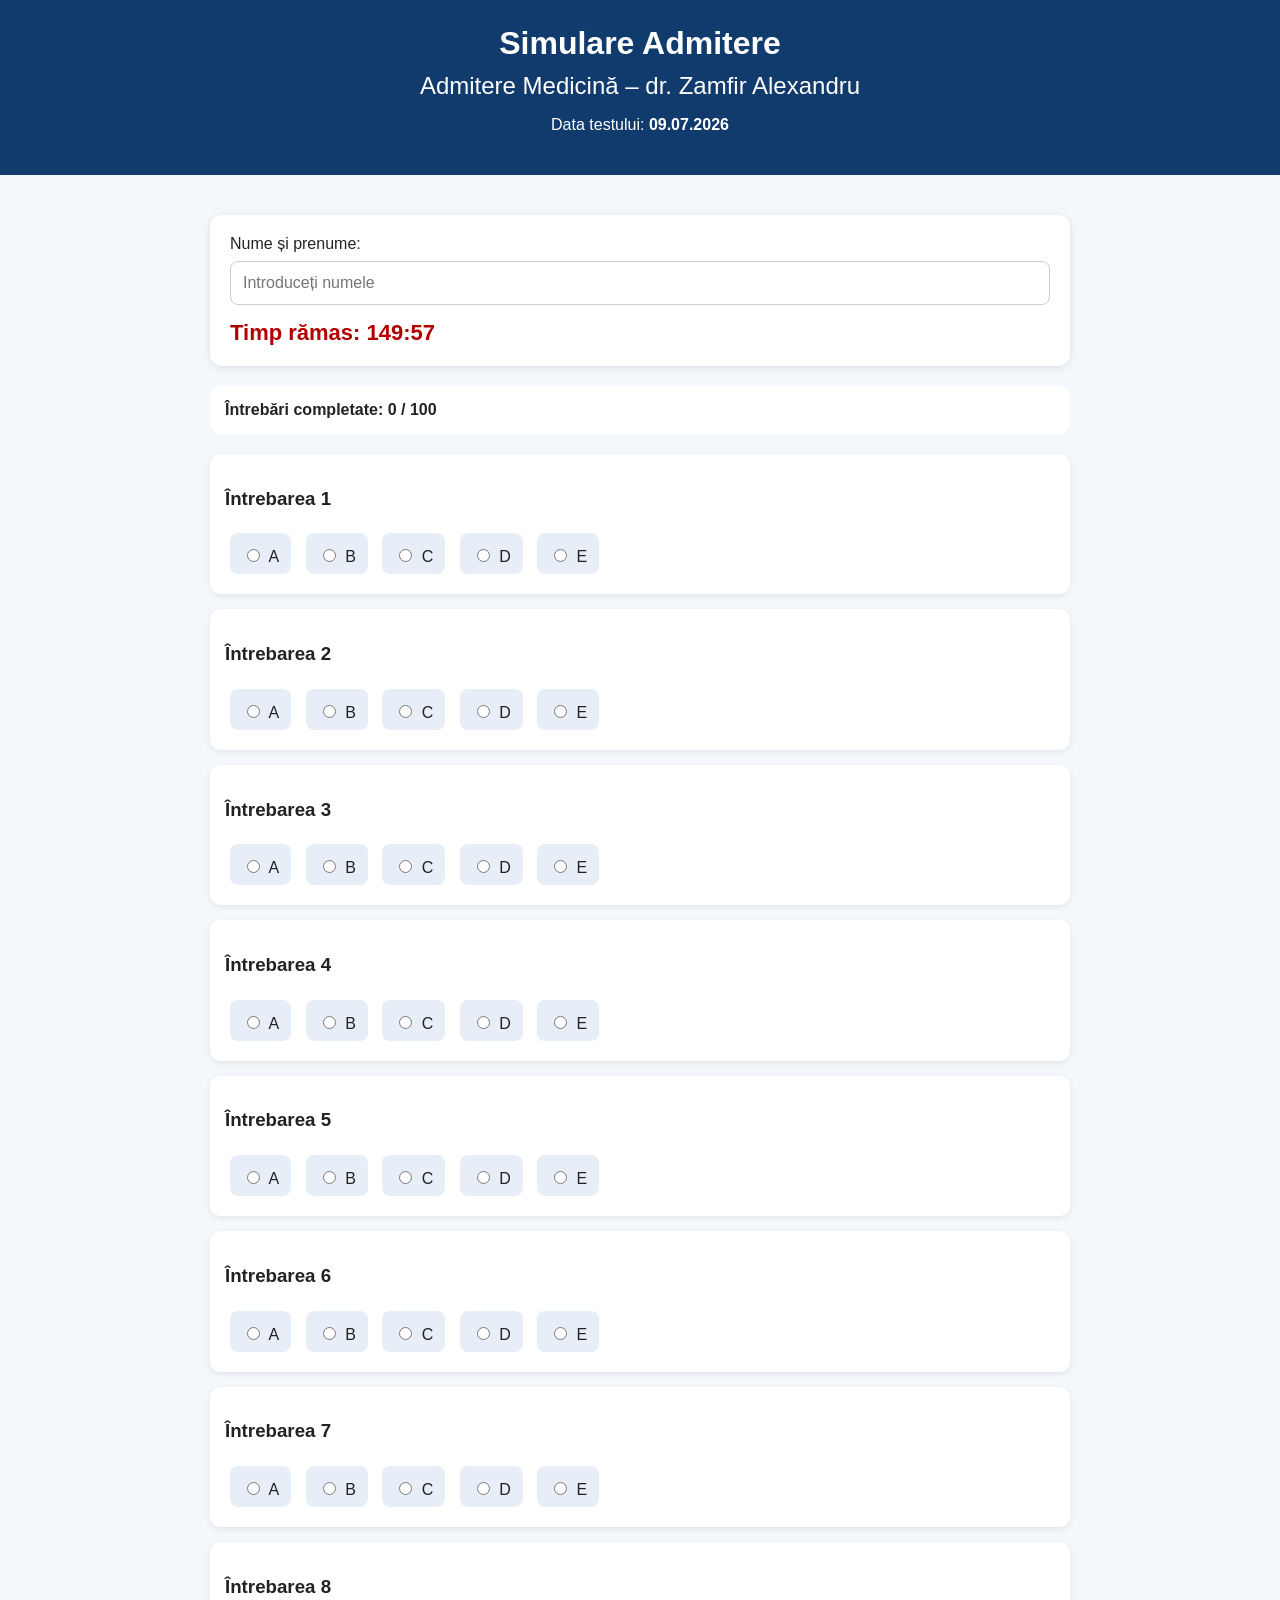
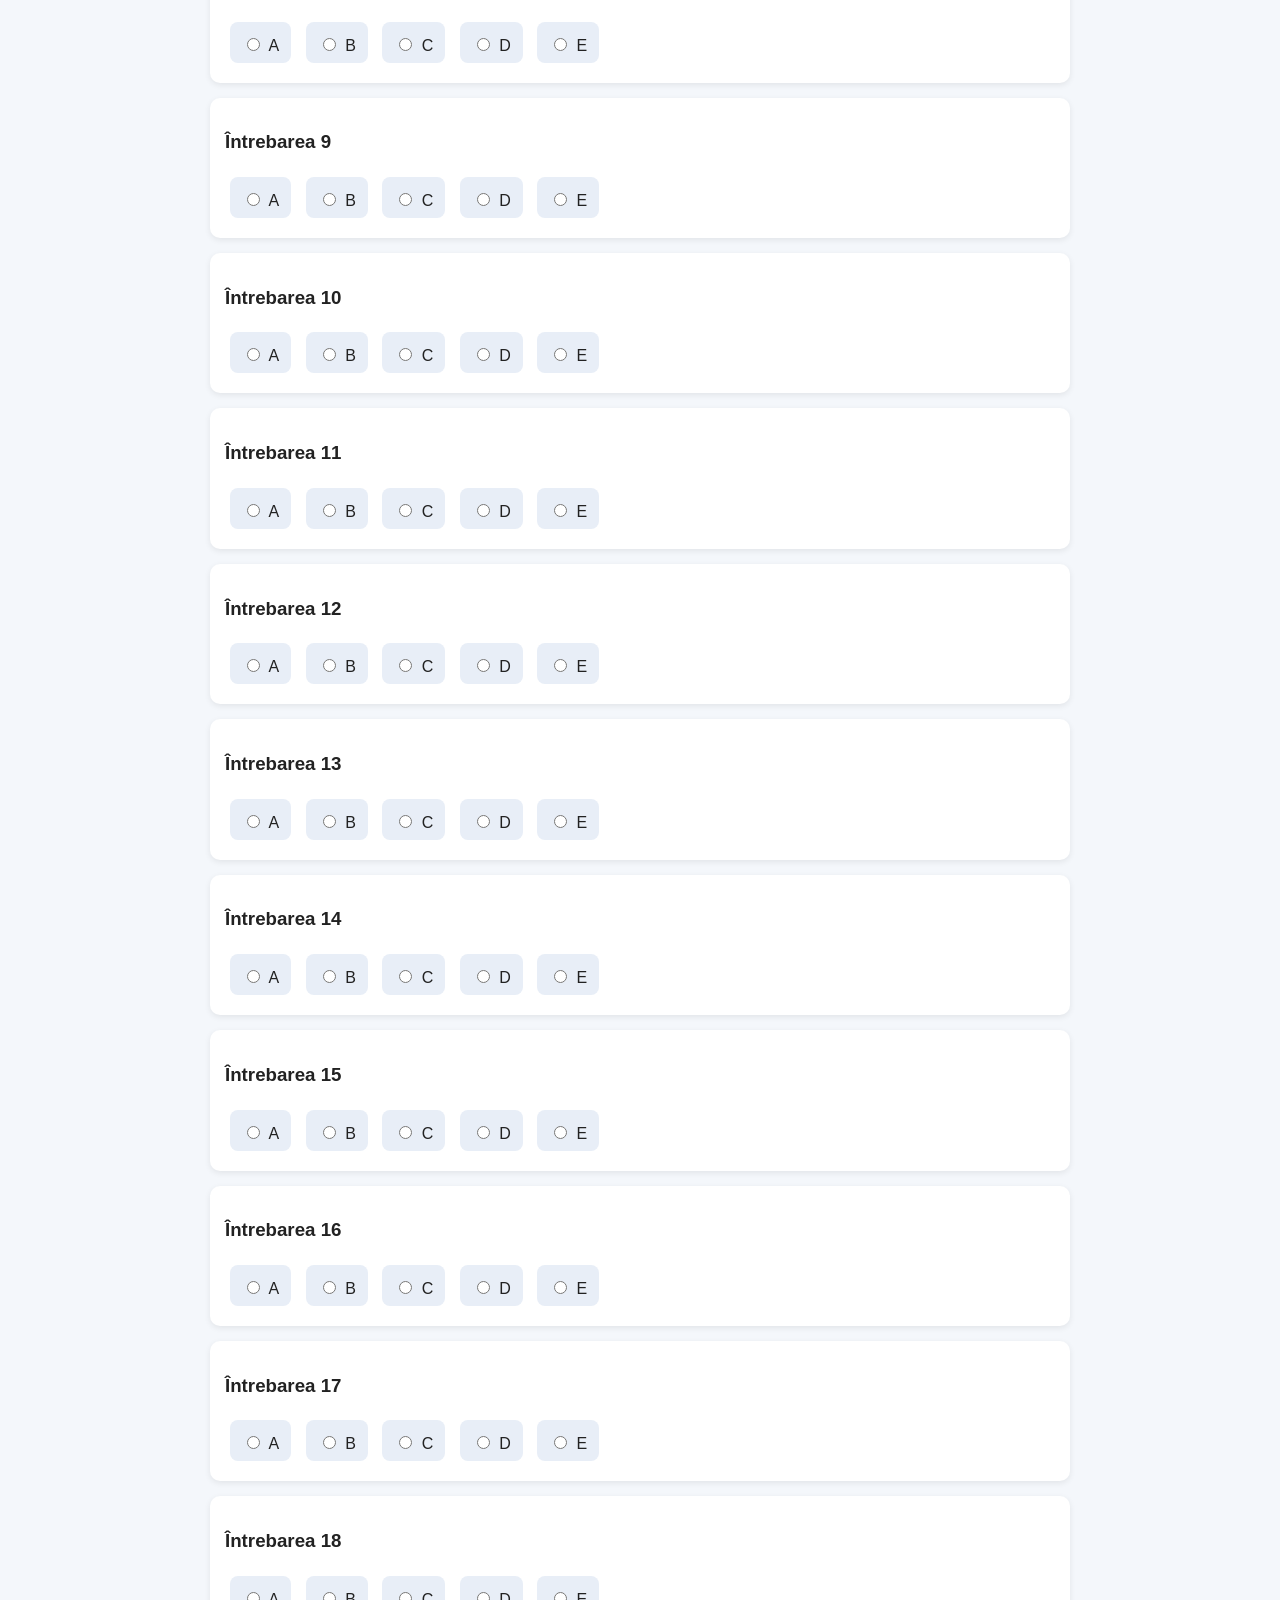
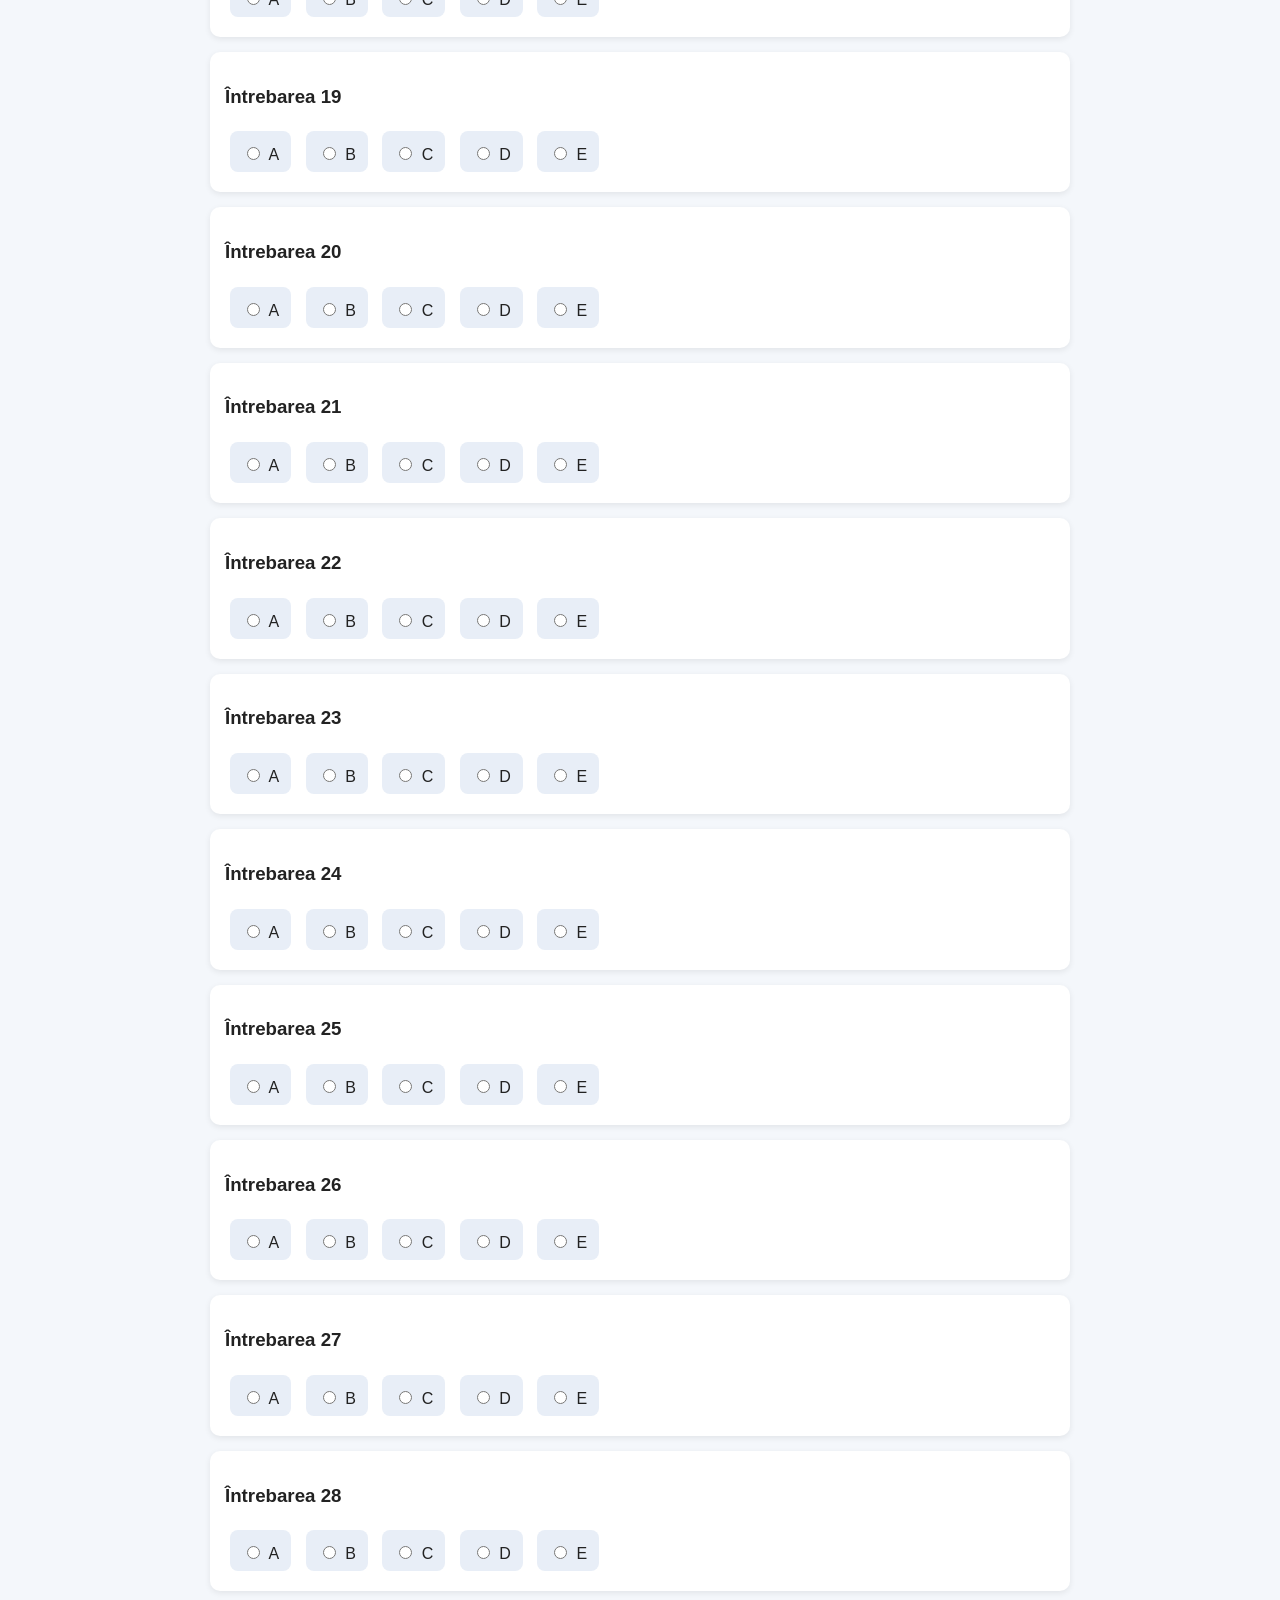
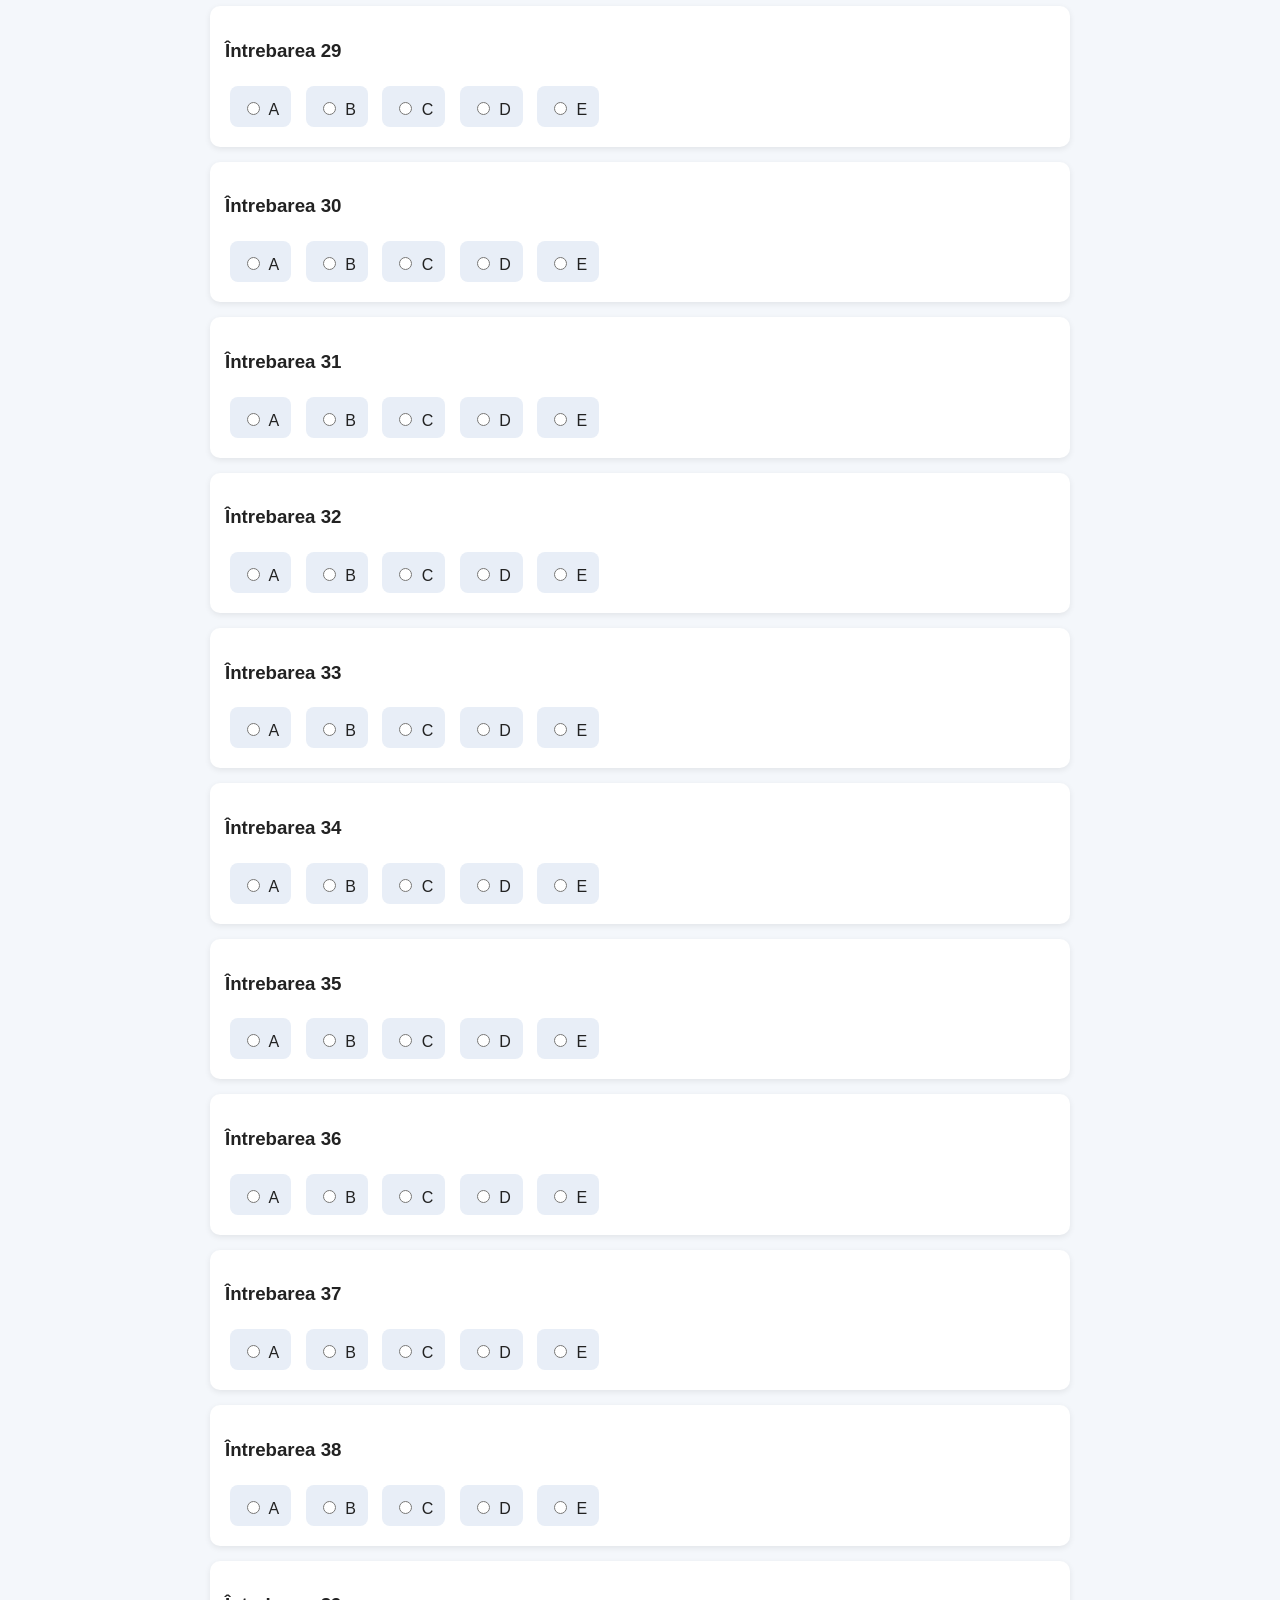
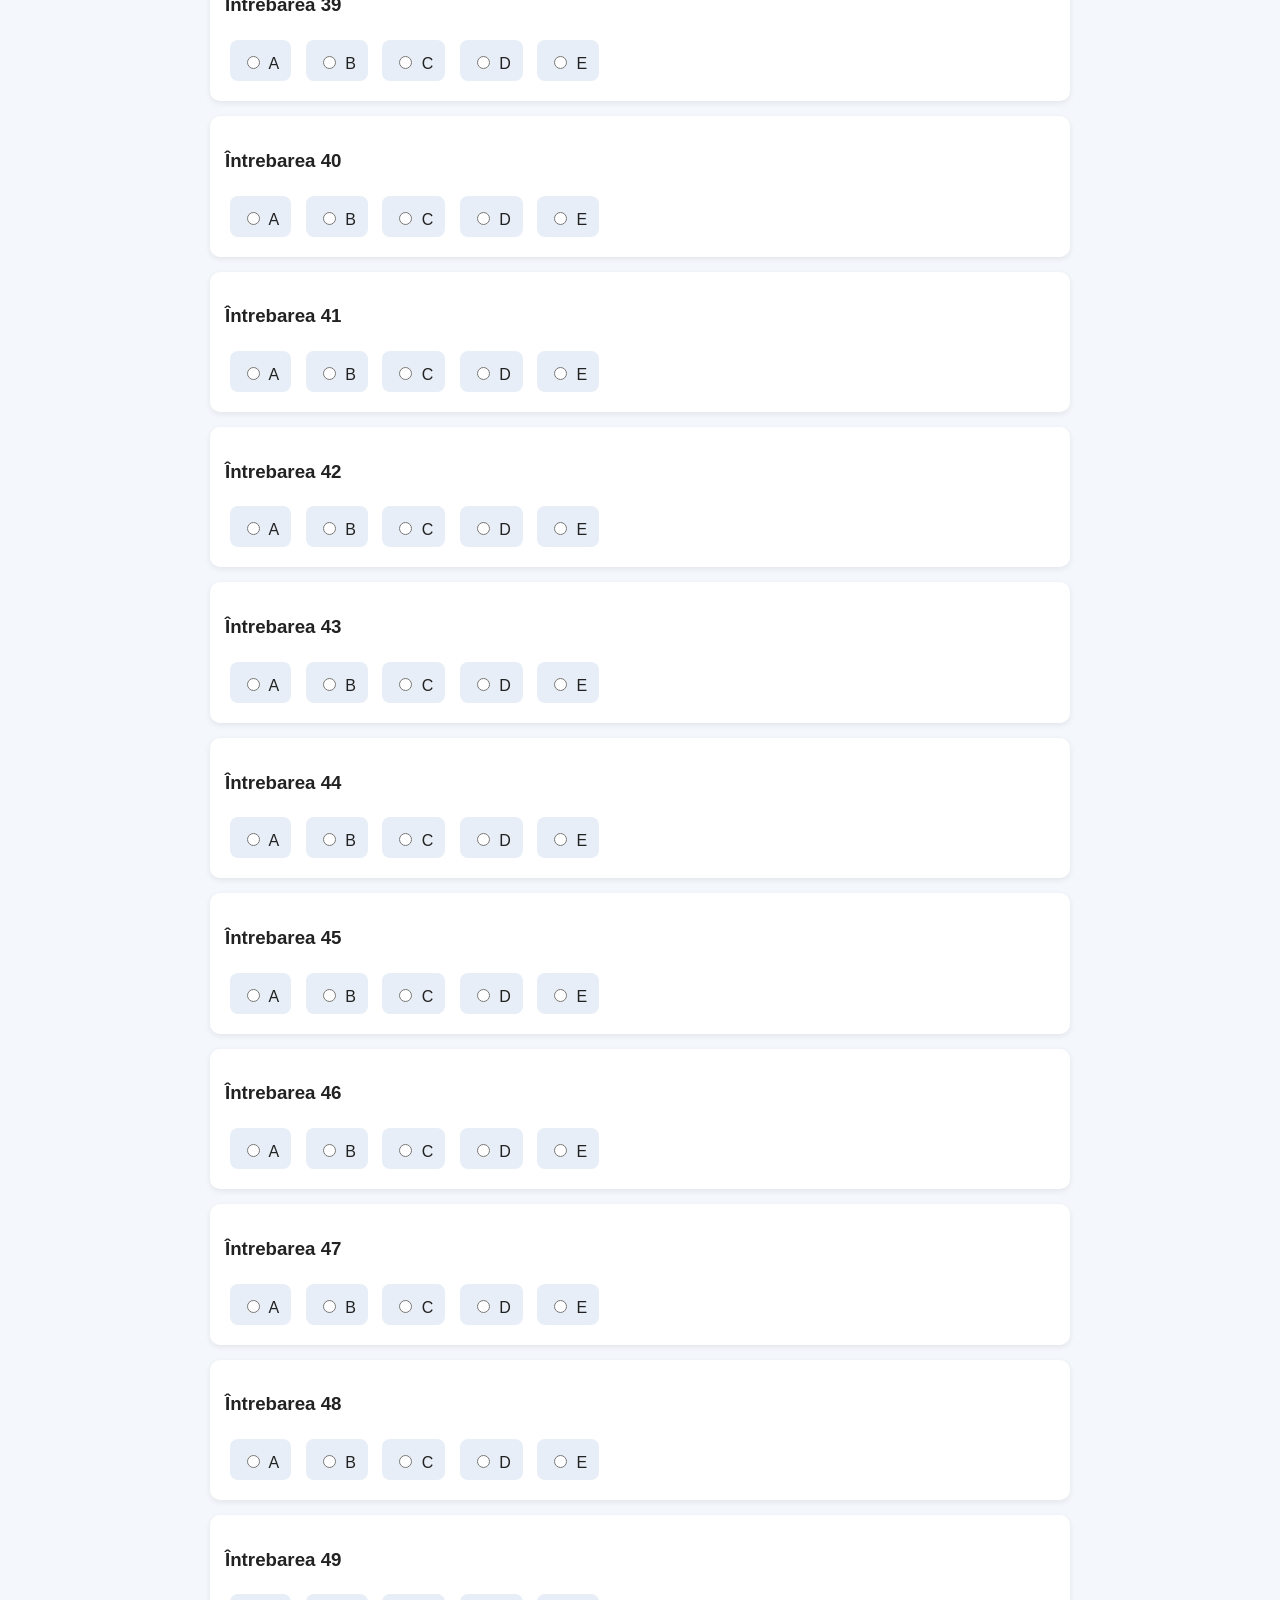
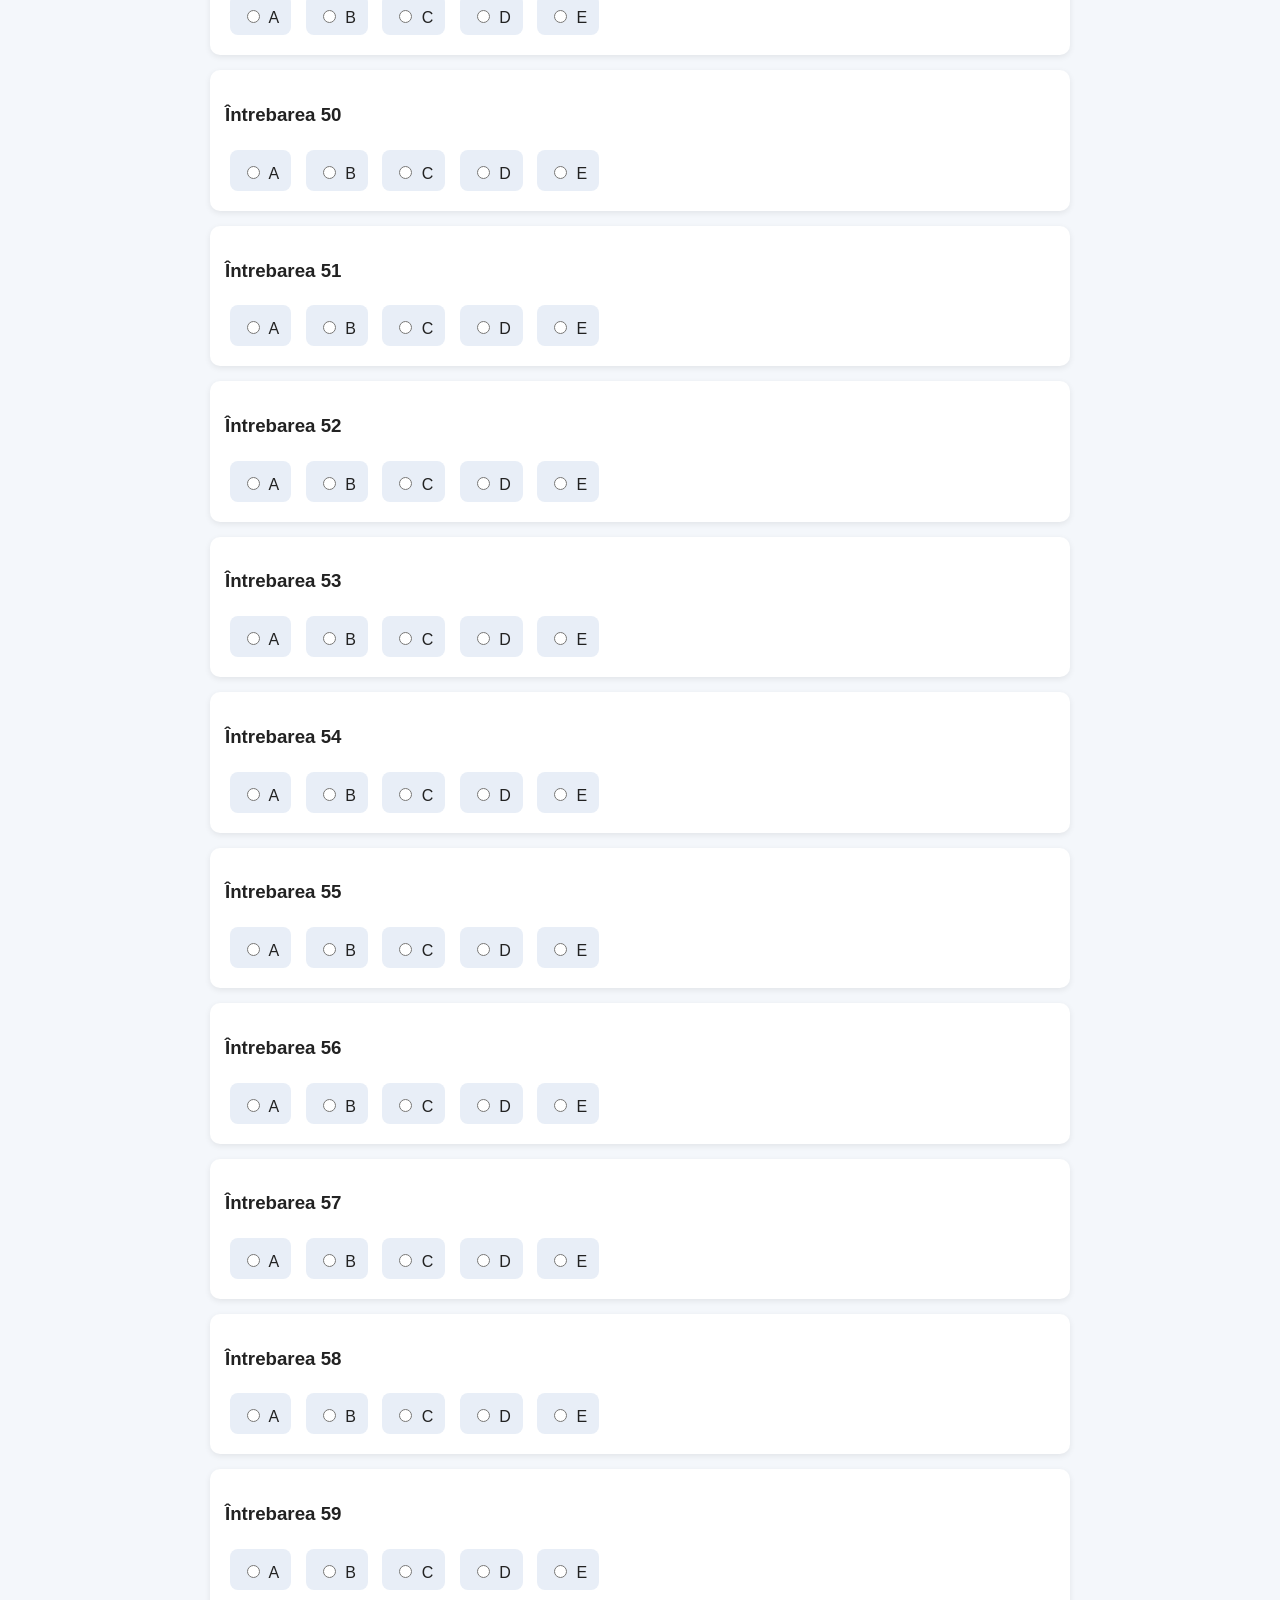
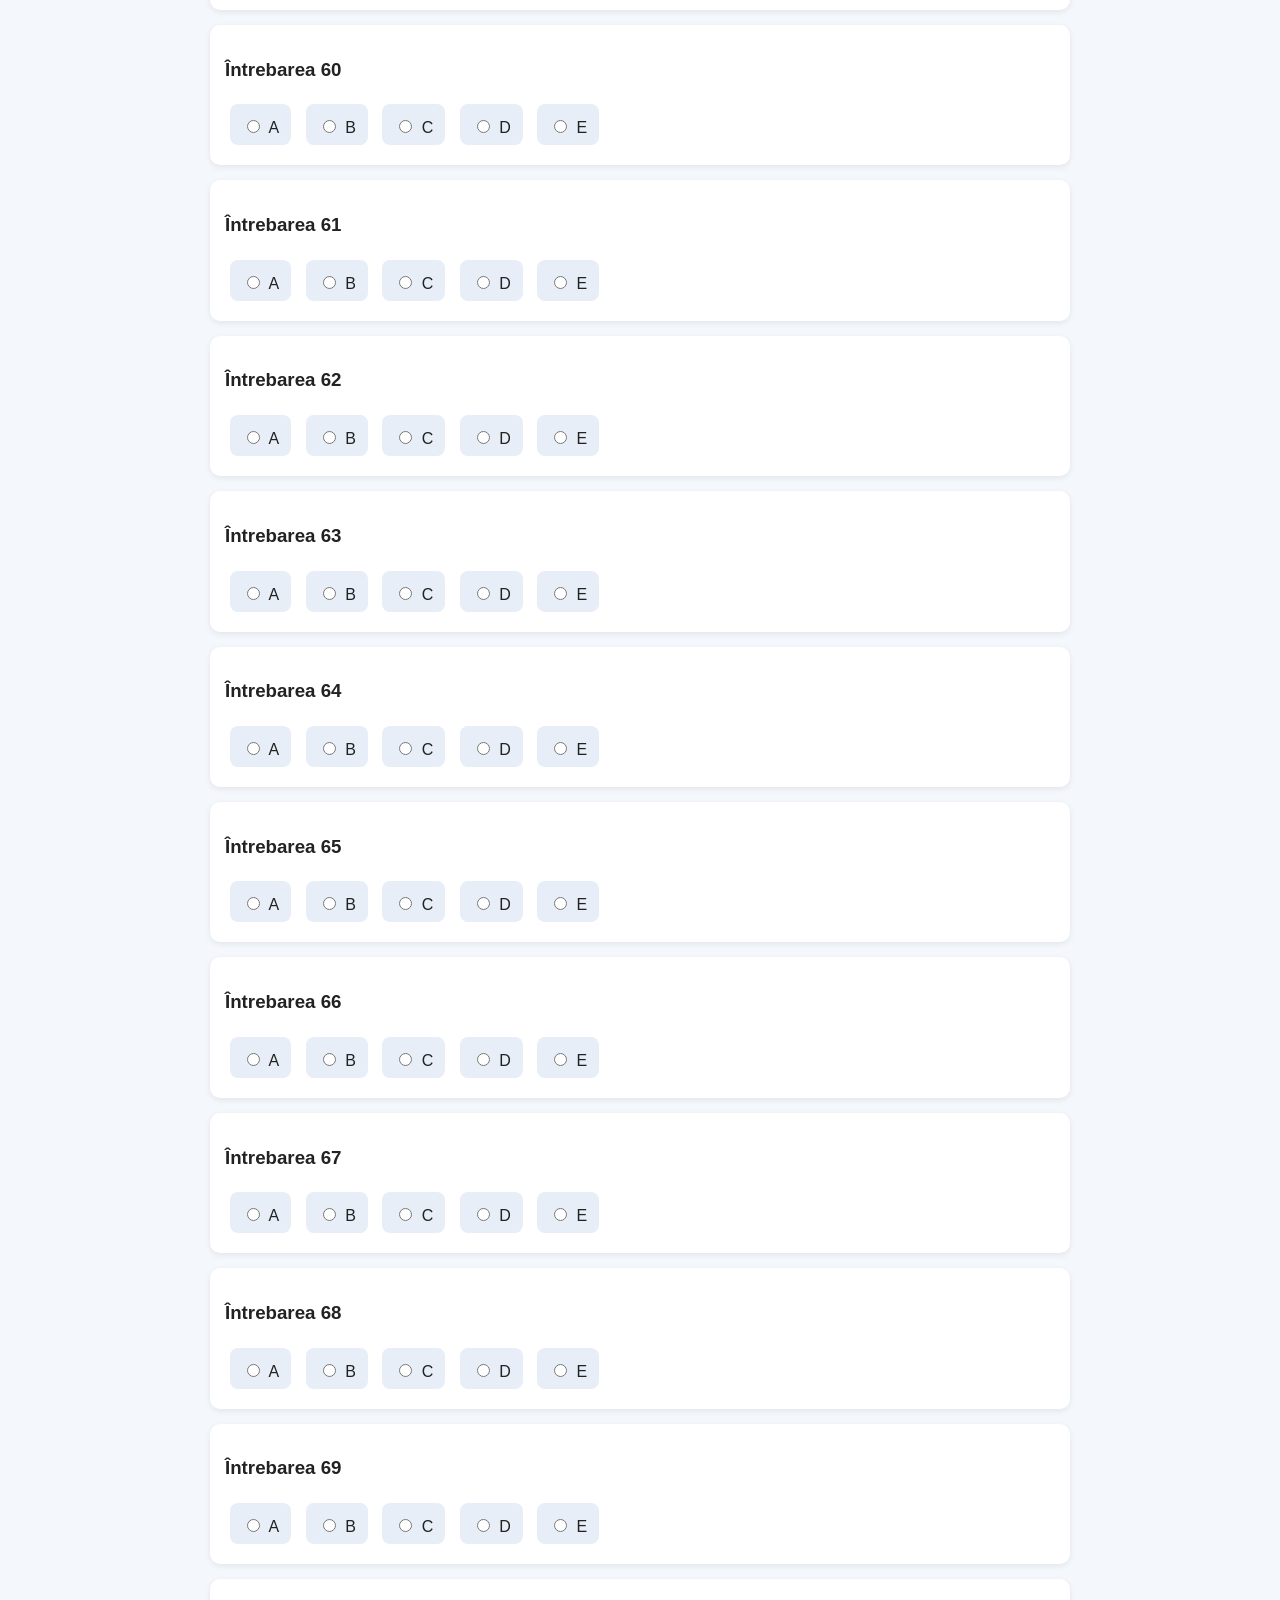
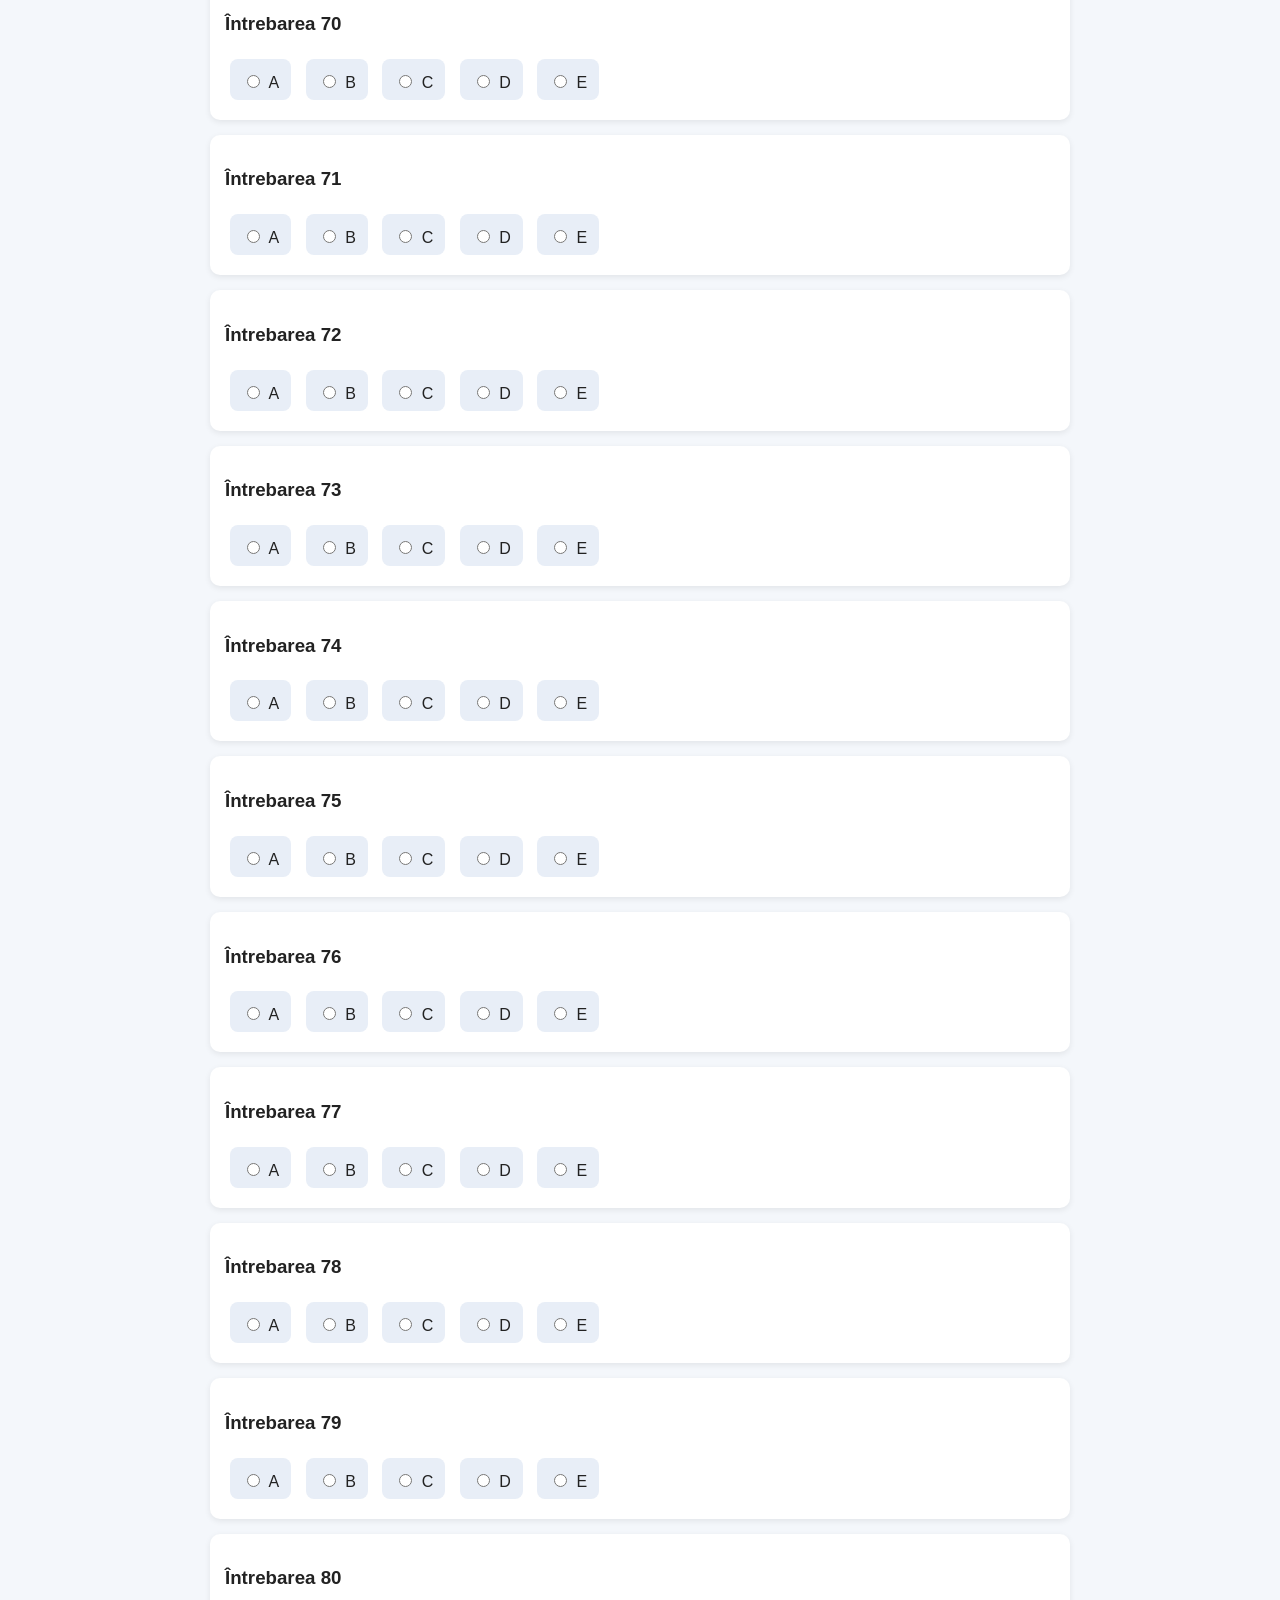
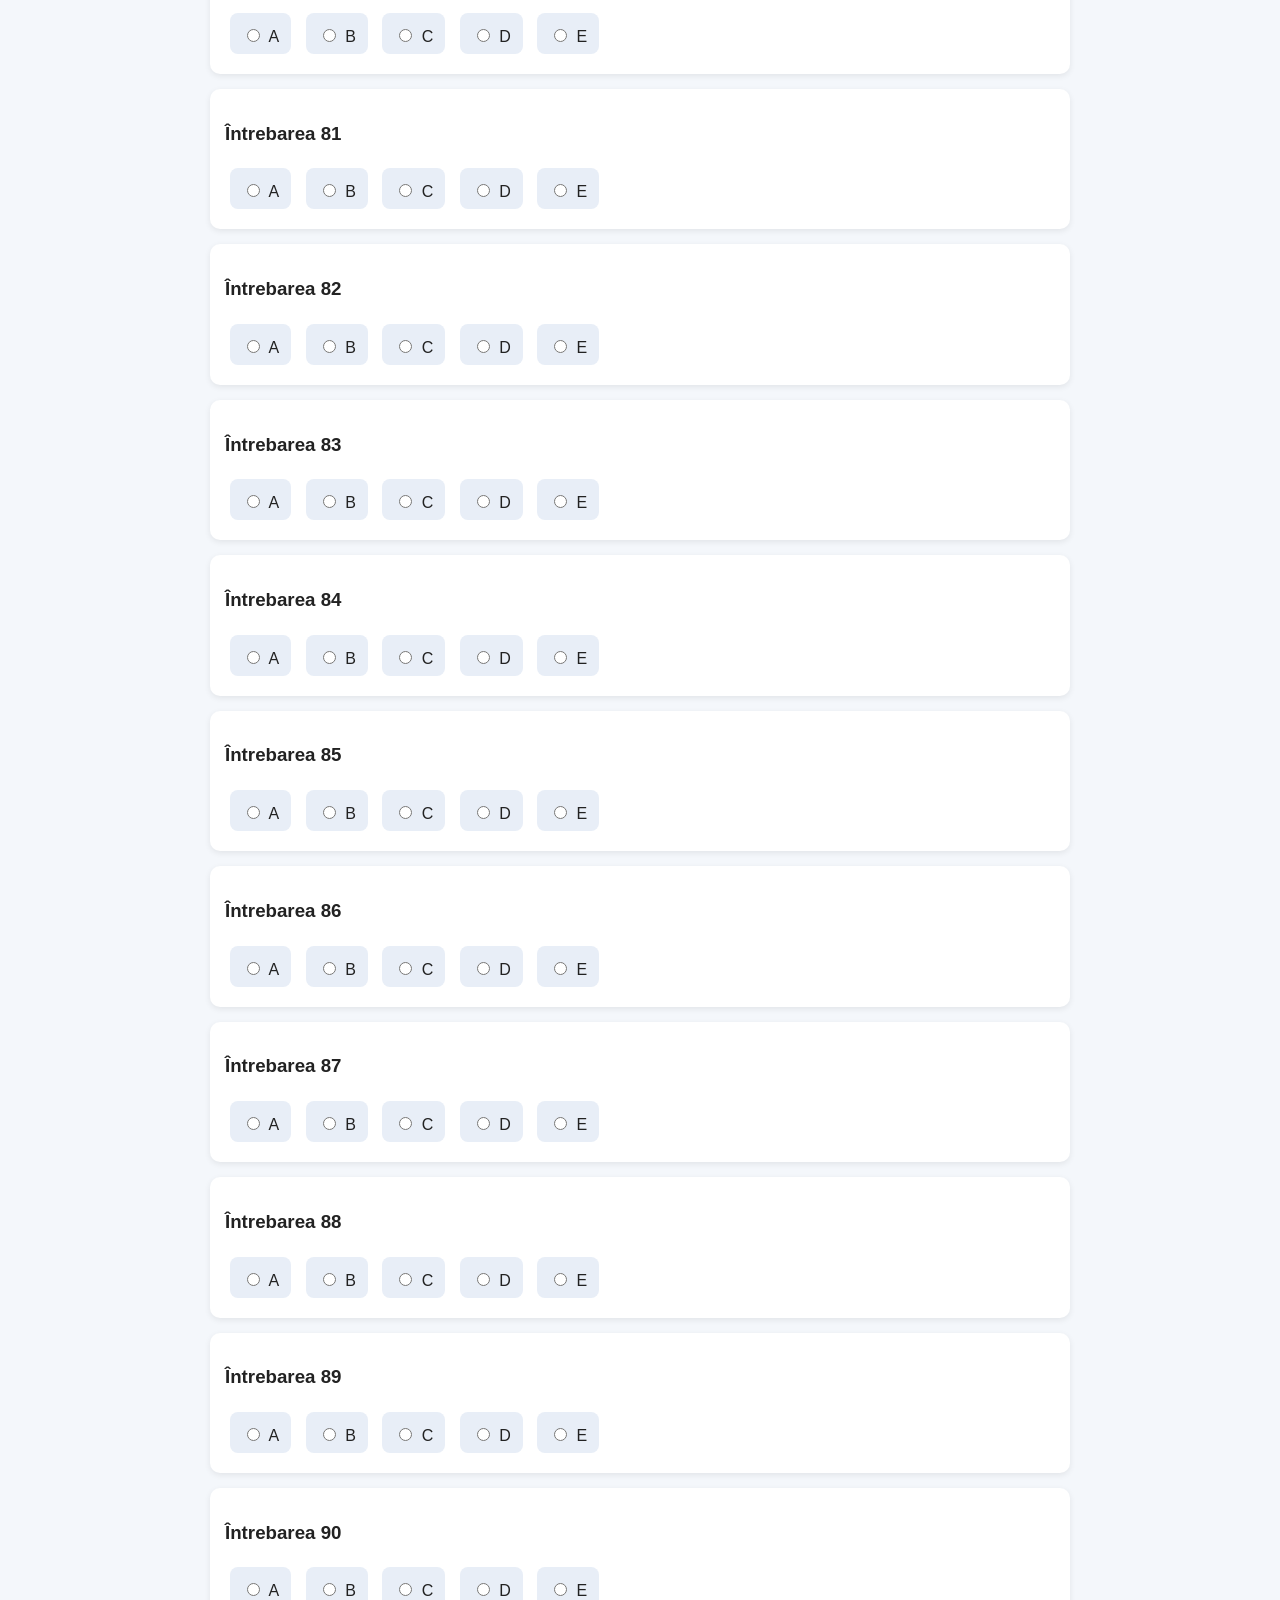
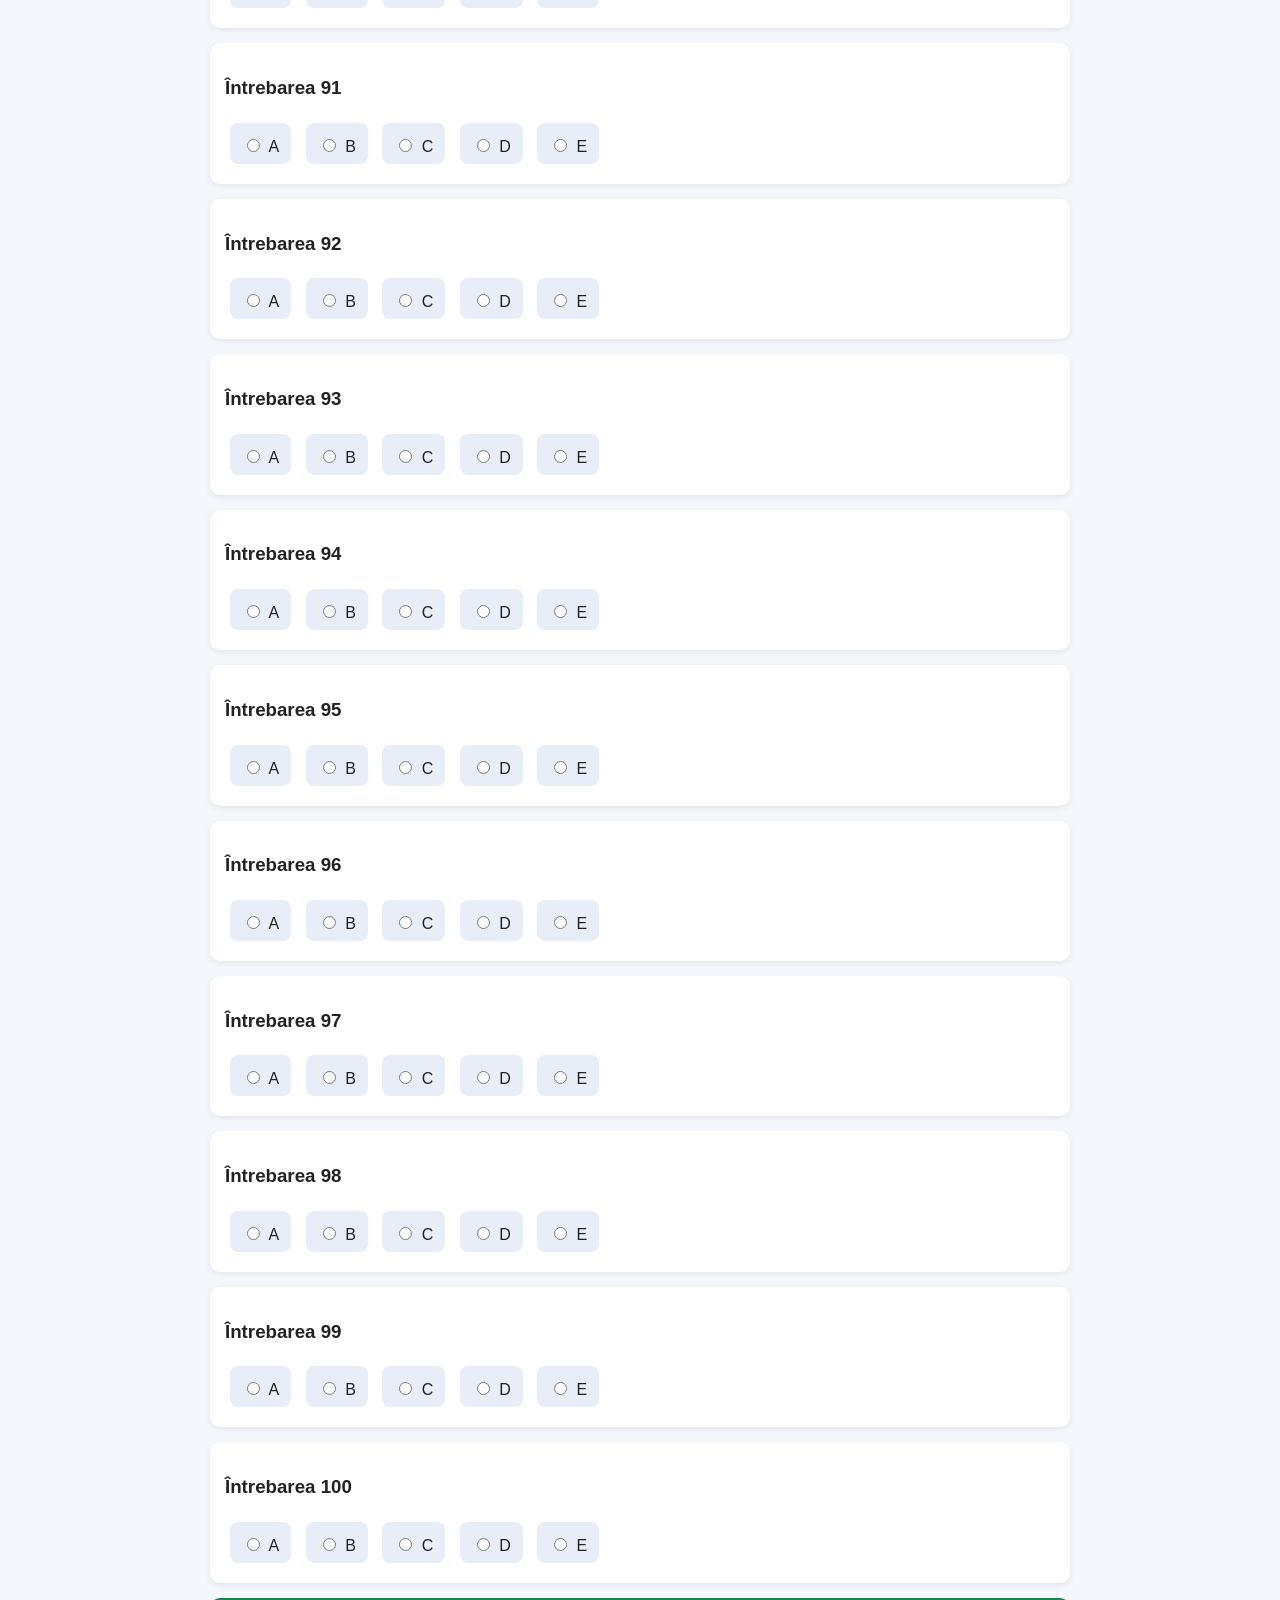
==== index.html @ 800dd075 "Add files via upload Prima versiune MedSim" ====
<!DOCTYPE html>
<html lang="ro">

<head>
    <meta charset="UTF-8">
    <meta name="viewport" content="width=device-width, initial-scale=1.0">
    <title>Simulare Admitere - Zamfir Alexandru</title>
    <link rel="stylesheet" href="style.css">
</head>

<body>

<header>
    <h1>Simulare Admitere</h1>
    <h2>Pregătire Admitere Medicină</h2>
    <p>Profesor: <strong>Zamfir Alexandru</strong></p>
</header>


<div class="container">

    <div class="info">

        <label>
            Nume și prenume:
            <input type="text" id="nume" placeholder="Introduceți numele">
        </label>

        <div id="timer">
            Timp rămas: 150:00
        </div>

    </div>


    <div id="progress">
        Întrebări completate: 0 / 100
    </div>


    <form id="testForm">

        <div id="questions"></div>

        <button type="button" onclick="predaTest()">
            PREDĂ LUCRAREA
        </button>

    </form>


</div>

<script src="barem.js"></script>
<script src="app.js"></script>

</body>
</html>
---- style.css ----
* {
    box-sizing: border-box;
    font-family: Arial, sans-serif;
}

body {
    margin: 0;
    background: #f4f7fb;
    color: #222;
}

header {
    background: #123b6d;
    color: white;
    text-align: center;
    padding: 25px 10px;
}

header h1 {
    margin: 0;
    font-size: 32px;
}

header h2 {
    margin: 10px 0;
    font-weight: normal;
}

.container {
    max-width: 900px;
    margin: 20px auto;
    padding: 20px;
}

.info {
    background: white;
    padding: 20px;
    border-radius: 12px;
    margin-bottom: 20px;
    box-shadow: 0 2px 8px rgba(0,0,0,0.1);
}

input {
    width: 100%;
    padding: 12px;
    margin-top: 8px;
    font-size: 16px;
    border-radius: 8px;
    border: 1px solid #ccc;
}

#timer {
    margin-top: 15px;
    font-size: 22px;
    font-weight: bold;
    color: #b30000;
}

#progress {
    background: white;
    padding: 15px;
    border-radius: 10px;
    margin-bottom: 20px;
    font-weight: bold;
}

.question {
    background: white;
    margin-bottom: 15px;
    padding: 15px;
    border-radius: 10px;
    box-shadow: 0 2px 6px rgba(0,0,0,0.08);
}

.answers label {
    display: inline-block;
    margin: 5px;
    padding: 8px 12px;
    background: #e8eef7;
    border-radius: 8px;
    cursor: pointer;
}

.answers input {
    width: auto;
    margin-right: 5px;
}

button {
    width: 100%;
    padding: 15px;
    background: #198754;
    color: white;
    font-size: 18px;
    border: none;
    border-radius: 10px;
    cursor: pointer;
}

button:hover {
    background: #146c43;
}

@media(max-width:600px) {

    header h1 {
        font-size: 24px;
    }

    .container {
        padding: 10px;
    }

    .answers label {
        display: block;
    }
}
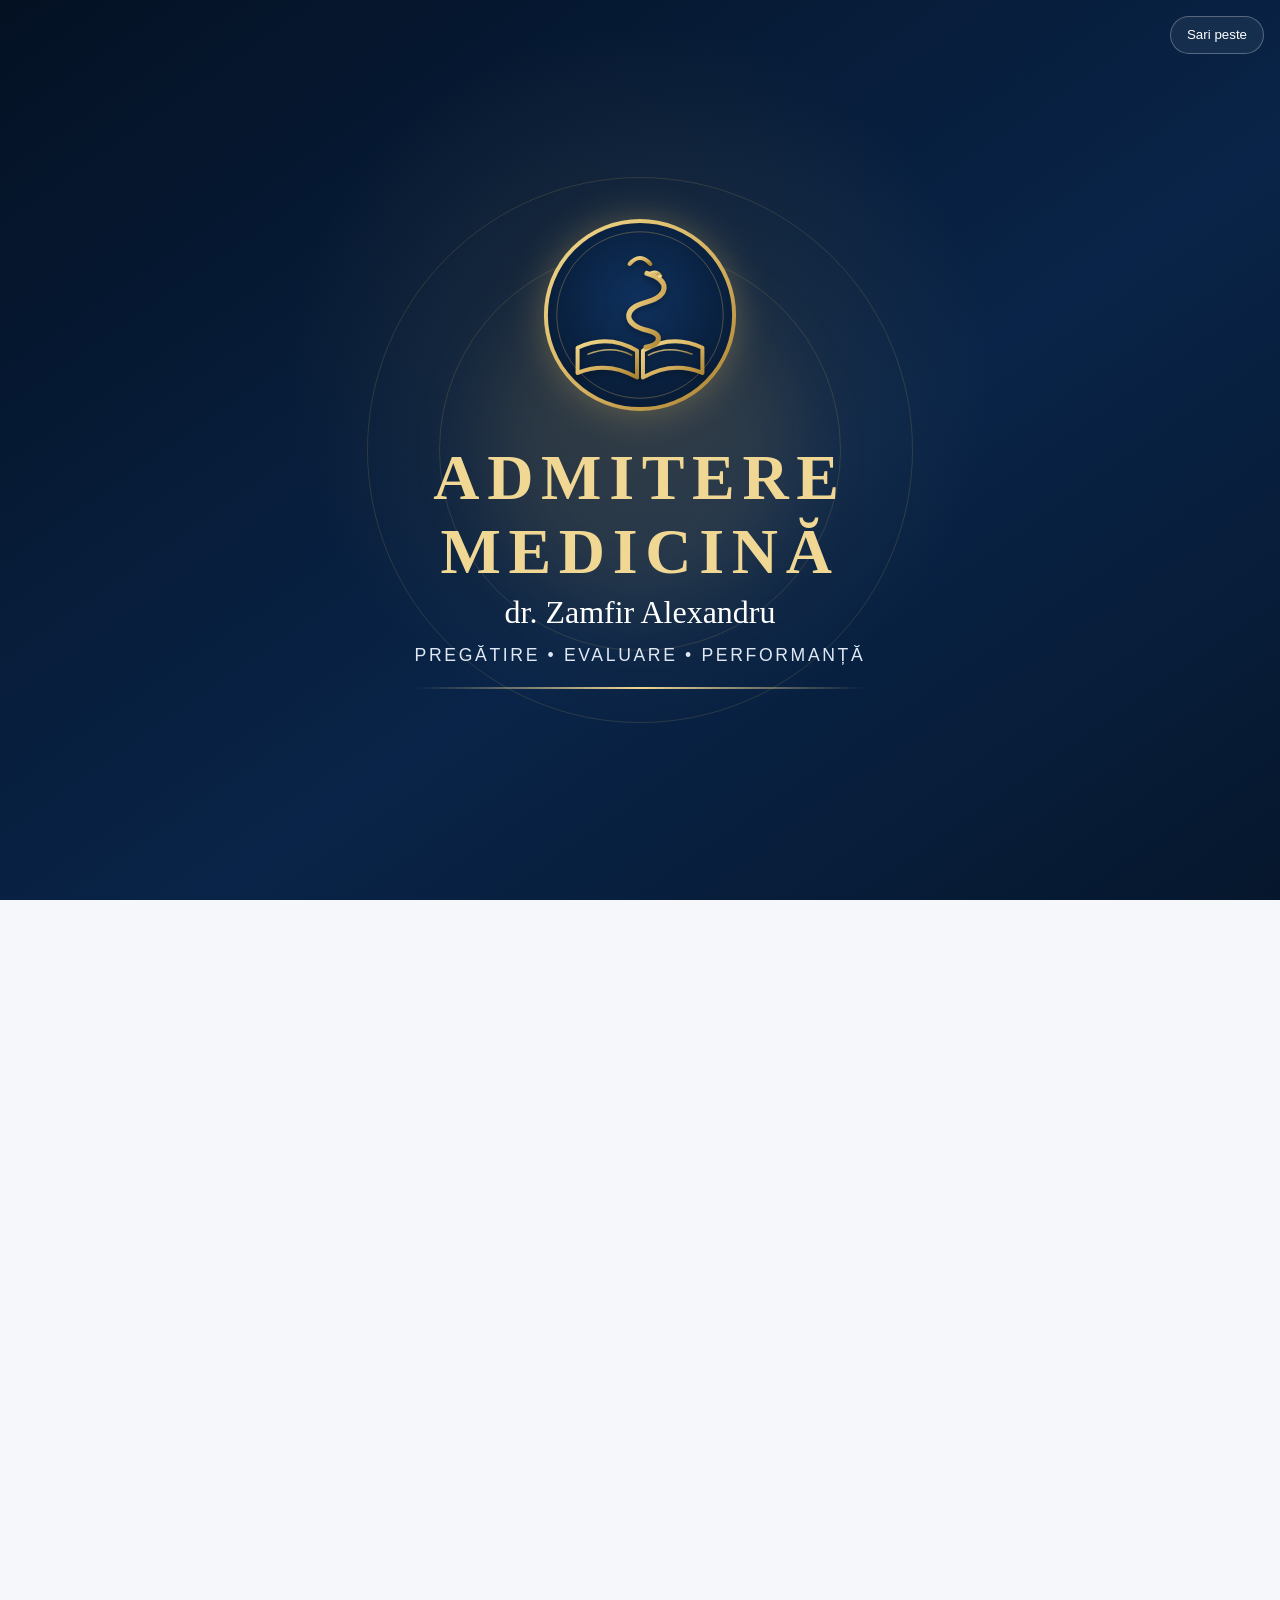
==== commit 4f9e8477: "Versiunea 2.0 - logo si imbunatatiri" ====
--- a/index.html
+++ b/index.html
@@ -1,58 +1,69 @@
-<!DOCTYPE html>
-<html lang="ro">
-
-<head>
-    <meta charset="UTF-8">
-    <meta name="viewport" content="width=device-width, initial-scale=1.0">
-    <title>Simulare Admitere - Zamfir Alexandru</title>
-    <link rel="stylesheet" href="style.css">
-</head>
-
-<body>
-
-<header>
-    <h1>Simulare Admitere</h1>
-    <h2>Pregătire Admitere Medicină</h2>
-    <p>Profesor: <strong>Zamfir Alexandru</strong></p>
-</header>
-
-
-<div class="container">
-
-    <div class="info">
-
-        <label>
-            Nume și prenume:
-            <input type="text" id="nume" placeholder="Introduceți numele">
-        </label>
-
-        <div id="timer">
-            Timp rămas: 150:00
-        </div>
-
-    </div>
-
-
-    <div id="progress">
-        Întrebări completate: 0 / 100
-    </div>
-
-
-    <form id="testForm">
-
-        <div id="questions"></div>
-
-        <button type="button" onclick="predaTest()">
-            PREDĂ LUCRAREA
-        </button>
-
-    </form>
-
-
-</div>
-
-<script src="barem.js"></script>
-<script src="app.js"></script>
-
-</body>
-</html>+<!DOCTYPE html>
+<html lang="ro">
+<head>
+    <meta charset="UTF-8">
+    <meta name="viewport" content="width=device-width, initial-scale=1.0">
+    <meta name="theme-color" content="#071a33">
+    <title>Admitere Medicină – dr. Zamfir Alexandru</title>
+    <link rel="icon" type="image/svg+xml" href="assets/logo.svg">
+    <link rel="stylesheet" href="style.css">
+</head>
+<body>
+
+    <!-- Intro animat -->
+    <div id="intro" class="intro" aria-label="Intro Admitere Medicină">
+        <button id="skipIntro" class="skip-intro" type="button">Sari peste</button>
+
+        <div class="intro-glow"></div>
+
+        <div class="intro-content">
+            <img src="assets/logo.svg" alt="Logo Admitere Medicină" class="intro-logo">
+            <h1 class="intro-title">ADMITERE MEDICINĂ</h1>
+            <p class="intro-doctor">dr. Zamfir Alexandru</p>
+            <p class="intro-motto">Pregătire • Evaluare • Performanță</p>
+            <div class="intro-line"></div>
+        </div>
+    </div>
+
+    <!-- Aplicația -->
+    <main id="app" class="app-shell app-hidden">
+        <header class="site-header">
+            <div class="brand">
+                <img src="assets/logo.svg" alt="Logo" class="brand-logo">
+                <div>
+                    <h1 id="titluTest">Simulare Admitere</h1>
+                    <h2>Admitere Medicină – dr. Zamfir Alexandru</h2>
+                    <p id="dataAfisata">Data testului</p>
+                </div>
+            </div>
+        </header>
+
+        <div class="container">
+            <section class="info-card">
+                <label for="nume">Nume și prenume</label>
+                <input type="text" id="nume" autocomplete="name" placeholder="Introduceți numele și prenumele">
+
+                <div class="status-grid">
+                    <div id="timer" class="status-box timer-box">Timp rămas: 150:00</div>
+                    <div id="progress" class="status-box">Întrebări completate: 0 / 100</div>
+                </div>
+            </section>
+
+            <form id="testForm">
+                <section id="questions" class="answer-sheet" aria-label="Borderou de răspuns"></section>
+
+                <button id="submitButton" class="primary-button" type="button" onclick="predaTest(false)">
+                    PREDĂ LUCRAREA
+                </button>
+            </form>
+        </div>
+
+        <footer>
+            © 2026 Admitere Medicină – dr. Zamfir Alexandru
+        </footer>
+    </main>
+
+    <script src="barem.js"></script>
+    <script src="app.js"></script>
+</body>
+</html>
--- a/style.css
+++ b/style.css
@@ -1,117 +1,475 @@
-* {
-    box-sizing: border-box;
-    font-family: Arial, sans-serif;
-}
-
-body {
-    margin: 0;
-    background: #f4f7fb;
-    color: #222;
-}
-
-header {
-    background: #123b6d;
-    color: white;
-    text-align: center;
-    padding: 25px 10px;
-}
-
-header h1 {
-    margin: 0;
-    font-size: 32px;
-}
-
-header h2 {
-    margin: 10px 0;
-    font-weight: normal;
-}
-
-.container {
-    max-width: 900px;
-    margin: 20px auto;
-    padding: 20px;
-}
-
-.info {
-    background: white;
-    padding: 20px;
-    border-radius: 12px;
-    margin-bottom: 20px;
-    box-shadow: 0 2px 8px rgba(0,0,0,0.1);
-}
-
-input {
-    width: 100%;
-    padding: 12px;
-    margin-top: 8px;
-    font-size: 16px;
-    border-radius: 8px;
-    border: 1px solid #ccc;
-}
-
-#timer {
-    margin-top: 15px;
-    font-size: 22px;
-    font-weight: bold;
-    color: #b30000;
-}
-
-#progress {
-    background: white;
-    padding: 15px;
-    border-radius: 10px;
-    margin-bottom: 20px;
-    font-weight: bold;
-}
-
-.question {
-    background: white;
-    margin-bottom: 15px;
-    padding: 15px;
-    border-radius: 10px;
-    box-shadow: 0 2px 6px rgba(0,0,0,0.08);
-}
-
-.answers label {
-    display: inline-block;
-    margin: 5px;
-    padding: 8px 12px;
-    background: #e8eef7;
-    border-radius: 8px;
-    cursor: pointer;
-}
-
-.answers input {
-    width: auto;
-    margin-right: 5px;
-}
-
-button {
-    width: 100%;
-    padding: 15px;
-    background: #198754;
-    color: white;
-    font-size: 18px;
-    border: none;
-    border-radius: 10px;
-    cursor: pointer;
-}
-
-button:hover {
-    background: #146c43;
-}
-
-@media(max-width:600px) {
-
-    header h1 {
-        font-size: 24px;
-    }
-
-    .container {
-        padding: 10px;
-    }
-
-    .answers label {
-        display: block;
-    }
-}+:root {
+    --navy: #071a33;
+    --navy-2: #0d2d57;
+    --gold: #d6b15f;
+    --gold-light: #f0d894;
+    --paper: #f5f7fb;
+    --white: #ffffff;
+    --text: #172033;
+    --muted: #607086;
+    --green: #198754;
+    --red: #b42318;
+    --amber: #b7791f;
+    --border: #dce3ed;
+    --shadow: 0 16px 40px rgba(7, 26, 51, 0.12);
+}
+
+* {
+    box-sizing: border-box;
+}
+
+html {
+    scroll-behavior: smooth;
+}
+
+body {
+    margin: 0;
+    background:
+        radial-gradient(circle at top left, rgba(214,177,95,.10), transparent 28rem),
+        var(--paper);
+    color: var(--text);
+    font-family: Inter, Arial, Helvetica, sans-serif;
+}
+
+/* INTRO */
+.intro {
+    position: fixed;
+    inset: 0;
+    z-index: 9999;
+    display: grid;
+    place-items: center;
+    overflow: hidden;
+    background:
+        radial-gradient(circle at 50% 42%, rgba(214,177,95,.13), transparent 22rem),
+        linear-gradient(145deg, #041123, #092448 58%, #06172d);
+    transition: opacity .8s ease, visibility .8s ease;
+}
+
+.intro::before,
+.intro::after {
+    content: "";
+    position: absolute;
+    width: 34rem;
+    height: 34rem;
+    border: 1px solid rgba(214,177,95,.16);
+    border-radius: 50%;
+    animation: orbit 7s linear infinite;
+}
+
+.intro::after {
+    width: 25rem;
+    height: 25rem;
+    animation-direction: reverse;
+    animation-duration: 5s;
+}
+
+.intro-hidden {
+    opacity: 0;
+    visibility: hidden;
+    pointer-events: none;
+}
+
+.intro-glow {
+    position: absolute;
+    width: 20rem;
+    height: 20rem;
+    border-radius: 50%;
+    background: rgba(214,177,95,.09);
+    filter: blur(35px);
+    animation: glowPulse 2.2s ease-in-out infinite alternate;
+}
+
+.intro-content {
+    position: relative;
+    z-index: 2;
+    width: min(92vw, 48rem);
+    text-align: center;
+    color: var(--white);
+}
+
+.intro-logo {
+    width: min(42vw, 13rem);
+    filter: drop-shadow(0 0 18px rgba(214,177,95,.32));
+    opacity: 0;
+    transform: translateY(28px) scale(.82);
+    animation: logoReveal 1.1s cubic-bezier(.2,.75,.2,1) .15s forwards;
+}
+
+.intro-title {
+    margin: 1.1rem 0 .25rem;
+    font-family: Georgia, "Times New Roman", serif;
+    font-size: clamp(2rem, 6vw, 4rem);
+    letter-spacing: .12em;
+    color: var(--gold-light);
+    opacity: 0;
+    transform: translateY(16px);
+    animation: textReveal .8s ease 1.05s forwards;
+}
+
+.intro-doctor {
+    margin: .35rem 0;
+    font-family: Georgia, "Times New Roman", serif;
+    font-size: clamp(1.25rem, 3vw, 2rem);
+    opacity: 0;
+    animation: textReveal .8s ease 1.38s forwards;
+}
+
+.intro-motto {
+    margin: .85rem 0 0;
+    color: #dfe8f5;
+    font-size: clamp(.9rem, 2vw, 1.1rem);
+    letter-spacing: .15em;
+    text-transform: uppercase;
+    opacity: 0;
+    animation: textReveal .8s ease 1.7s forwards;
+}
+
+.intro-line {
+    width: 0;
+    height: 2px;
+    margin: 1.3rem auto 0;
+    background: linear-gradient(90deg, transparent, var(--gold-light), transparent);
+    animation: lineGrow 1s ease 1.8s forwards;
+}
+
+.skip-intro {
+    position: absolute;
+    z-index: 3;
+    top: 1rem;
+    right: 1rem;
+    border: 1px solid rgba(255,255,255,.28);
+    border-radius: 999px;
+    padding: .65rem 1rem;
+    background: rgba(255,255,255,.06);
+    color: white;
+    cursor: pointer;
+}
+
+@keyframes logoReveal {
+    to { opacity: 1; transform: translateY(0) scale(1); }
+}
+@keyframes textReveal {
+    to { opacity: 1; transform: translateY(0); }
+}
+@keyframes lineGrow {
+    to { width: min(78%, 28rem); }
+}
+@keyframes glowPulse {
+    to { transform: scale(1.2); opacity: .75; }
+}
+@keyframes orbit {
+    to { transform: rotate(360deg); }
+}
+
+/* APLICAȚIE */
+.app-hidden {
+    opacity: 0;
+}
+
+.app-shell {
+    min-height: 100vh;
+    transition: opacity .8s ease;
+}
+
+.site-header {
+    padding: 1.5rem;
+    background: linear-gradient(135deg, var(--navy), var(--navy-2));
+    border-bottom: 3px solid var(--gold);
+    color: white;
+    box-shadow: 0 8px 28px rgba(7,26,51,.22);
+}
+
+.brand {
+    width: min(1100px, 100%);
+    margin: 0 auto;
+    display: flex;
+    align-items: center;
+    gap: 1rem;
+}
+
+.brand-logo {
+    width: 92px;
+    height: 92px;
+    filter: drop-shadow(0 4px 10px rgba(0,0,0,.2));
+}
+
+.brand h1 {
+    margin: 0;
+    font-family: Georgia, "Times New Roman", serif;
+    font-size: clamp(1.65rem, 4vw, 2.6rem);
+    color: var(--gold-light);
+}
+
+.brand h2 {
+    margin: .35rem 0 .2rem;
+    font-size: clamp(1rem, 2.2vw, 1.35rem);
+    font-weight: 500;
+}
+
+.brand p {
+    margin: 0;
+    color: #dce6f4;
+}
+
+.container {
+    width: min(1050px, calc(100% - 1.4rem));
+    margin: 1.5rem auto 3rem;
+}
+
+.info-card {
+    padding: 1.3rem;
+    background: var(--white);
+    border: 1px solid var(--border);
+    border-radius: 18px;
+    box-shadow: var(--shadow);
+}
+
+label[for="nume"] {
+    display: block;
+    margin-bottom: .55rem;
+    font-weight: 700;
+}
+
+#nume {
+    width: 100%;
+    padding: .9rem 1rem;
+    border: 1px solid #cbd5e1;
+    border-radius: 11px;
+    font-size: 1rem;
+    outline: none;
+}
+
+#nume:focus {
+    border-color: var(--gold);
+    box-shadow: 0 0 0 4px rgba(214,177,95,.18);
+}
+
+.status-grid {
+    display: grid;
+    grid-template-columns: repeat(2, minmax(0,1fr));
+    gap: .8rem;
+    margin-top: 1rem;
+}
+
+.status-box {
+    padding: .95rem;
+    border-radius: 11px;
+    background: #eef3f9;
+    font-weight: 700;
+}
+
+.timer-box {
+    color: var(--red);
+}
+
+.answer-sheet {
+    display: grid;
+    grid-template-columns: repeat(2, minmax(0, 1fr));
+    gap: .65rem;
+    margin: 1rem 0;
+}
+
+.question {
+    display: grid;
+    grid-template-columns: 3rem 1fr;
+    align-items: center;
+    gap: .7rem;
+    padding: .72rem;
+    background: white;
+    border: 1px solid var(--border);
+    border-radius: 13px;
+    box-shadow: 0 5px 16px rgba(7,26,51,.06);
+}
+
+.question-number {
+    display: grid;
+    place-items: center;
+    width: 2.6rem;
+    height: 2.6rem;
+    border-radius: 50%;
+    background: var(--navy);
+    color: var(--gold-light);
+    font-weight: 800;
+}
+
+.answers {
+    display: grid;
+    grid-template-columns: repeat(5, minmax(0, 1fr));
+    gap: .35rem;
+}
+
+.answer-option {
+    position: relative;
+}
+
+.answer-option input {
+    position: absolute;
+    opacity: 0;
+    pointer-events: none;
+}
+
+.answer-option span {
+    display: grid;
+    place-items: center;
+    min-height: 2.55rem;
+    border: 1px solid #cad5e2;
+    border-radius: 9px;
+    background: #f3f6fa;
+    font-weight: 800;
+    cursor: pointer;
+    transition: transform .15s ease, background .15s ease, color .15s ease, border-color .15s ease;
+}
+
+.answer-option span:hover {
+    transform: translateY(-1px);
+    border-color: var(--gold);
+}
+
+.answer-option input:checked + span {
+    background: var(--navy);
+    border-color: var(--navy);
+    color: var(--gold-light);
+    box-shadow: 0 4px 12px rgba(7,26,51,.18);
+}
+
+.primary-button {
+    width: 100%;
+    padding: 1rem 1.2rem;
+    border: 0;
+    border-radius: 13px;
+    background: linear-gradient(135deg, #168453, #0d6c43);
+    color: white;
+    font-size: 1.05rem;
+    font-weight: 800;
+    cursor: pointer;
+    box-shadow: 0 10px 22px rgba(22,132,83,.22);
+}
+
+.primary-button:hover {
+    filter: brightness(1.05);
+}
+
+.result-card {
+    padding: 1.35rem;
+    margin-bottom: 1rem;
+    background: white;
+    border: 1px solid var(--border);
+    border-radius: 18px;
+    box-shadow: var(--shadow);
+}
+
+.result-card h2 {
+    margin-top: 0;
+    color: var(--navy);
+}
+
+.score-grid {
+    display: grid;
+    grid-template-columns: repeat(3, minmax(0,1fr));
+    gap: .8rem;
+    margin: 1rem 0;
+}
+
+.score-box {
+    padding: 1rem;
+    border-radius: 12px;
+    background: #f4f7fb;
+    text-align: center;
+}
+
+.score-box strong {
+    display: block;
+    margin-top: .25rem;
+    font-size: 1.35rem;
+}
+
+.correct { color: var(--green); }
+.wrong { color: var(--red); }
+.unanswered { color: var(--amber); }
+
+.result-table {
+    width: 100%;
+    border-collapse: collapse;
+}
+
+.result-table th,
+.result-table td {
+    padding: .75rem;
+    border: 1px solid var(--border);
+    text-align: center;
+}
+
+.result-table th {
+    background: var(--navy);
+    color: white;
+}
+
+.toggle-button {
+    width: 100%;
+    padding: .9rem;
+    border: 1px solid var(--gold);
+    border-radius: 11px;
+    background: #fffaf0;
+    color: var(--navy);
+    font-weight: 800;
+    cursor: pointer;
+}
+
+.answer-key-grid {
+    display: grid;
+    grid-template-columns: repeat(10, minmax(0,1fr));
+    gap: .45rem;
+    margin-top: 1rem;
+}
+
+.key-cell {
+    padding: .55rem .25rem;
+    border: 1px solid var(--border);
+    border-radius: 8px;
+    background: #f6f8fb;
+    text-align: center;
+}
+
+.key-cell b {
+    color: var(--green);
+}
+
+footer {
+    padding: 1.2rem;
+    background: var(--navy);
+    color: #dce6f4;
+    text-align: center;
+}
+
+@media (max-width: 760px) {
+    .brand {
+        align-items: flex-start;
+    }
+
+    .brand-logo {
+        width: 70px;
+        height: 70px;
+    }
+
+    .status-grid,
+    .answer-sheet,
+    .score-grid {
+        grid-template-columns: 1fr;
+    }
+
+    .question {
+        grid-template-columns: 2.7rem 1fr;
+    }
+
+    .answer-key-grid {
+        grid-template-columns: repeat(5, minmax(0,1fr));
+    }
+}
+
+@media (prefers-reduced-motion: reduce) {
+    *, *::before, *::after {
+        animation-duration: .01ms !important;
+        animation-iteration-count: 1 !important;
+        transition-duration: .01ms !important;
+    }
+}
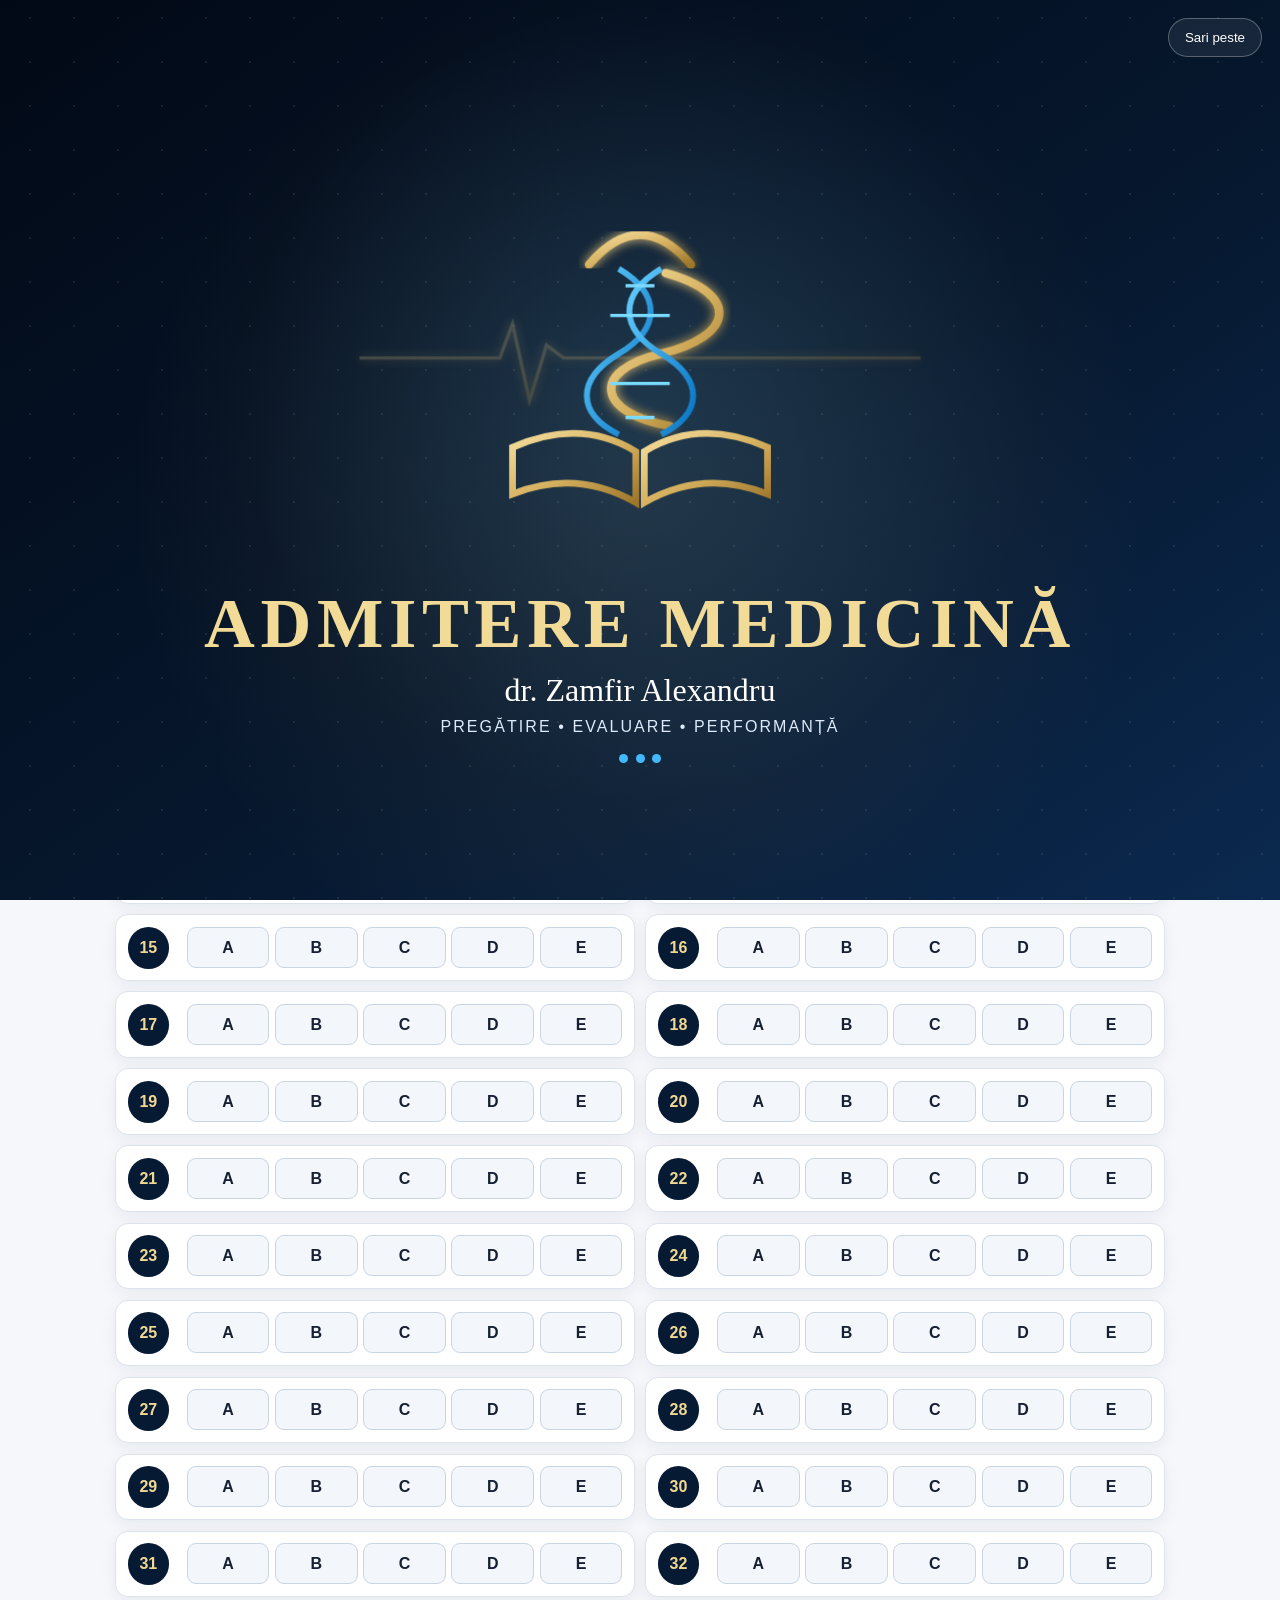
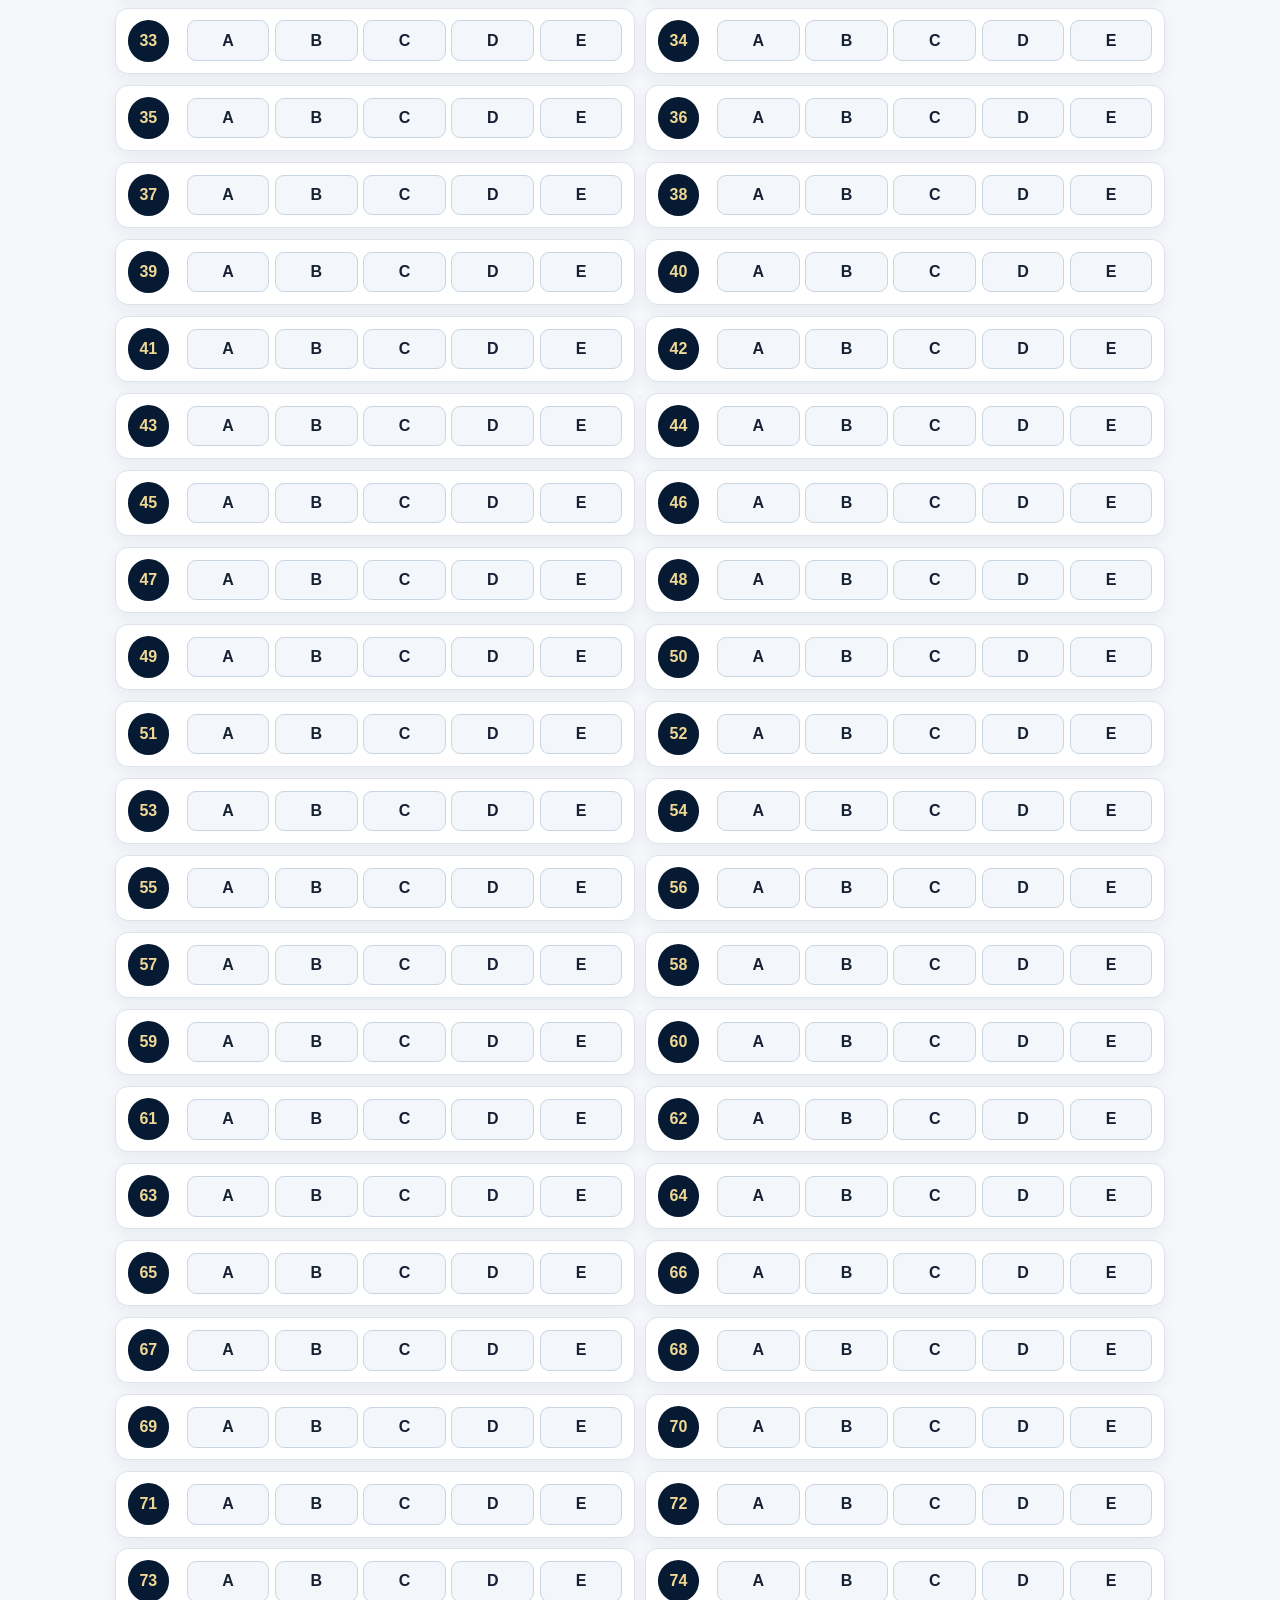
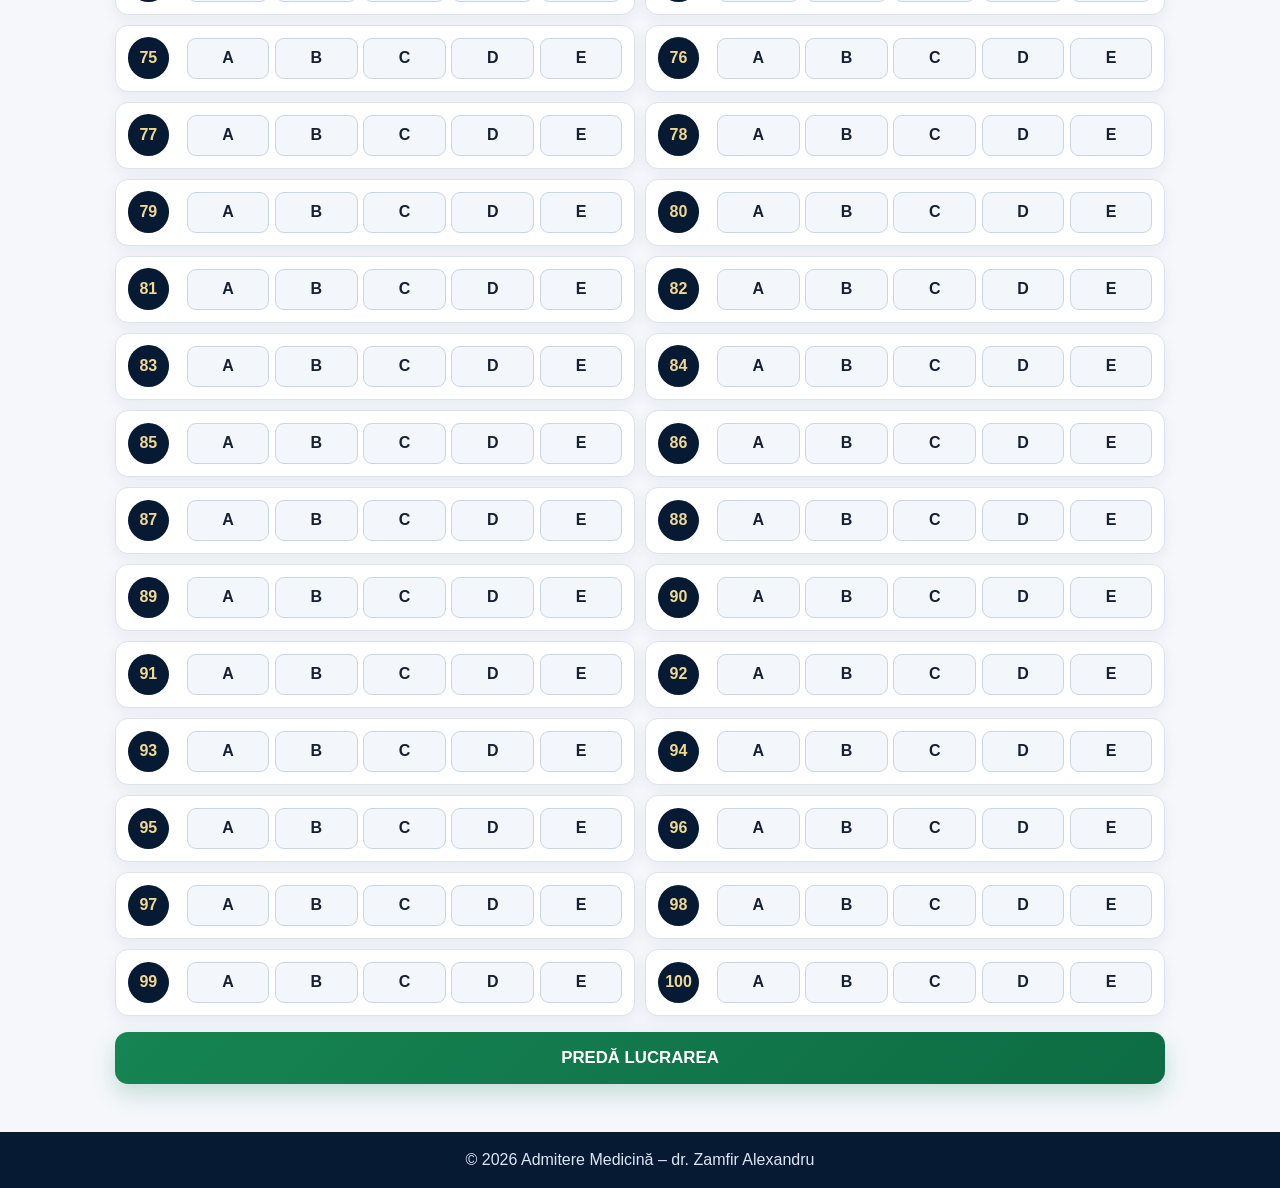
==== commit 4c9bc843: "Adaug intro animat v2.0" ====
--- a/index.html
+++ b/index.html
@@ -7,6 +7,7 @@
     <title>Admitere Medicină – dr. Zamfir Alexandru</title>
     <link rel="icon" type="image/svg+xml" href="assets/logo.svg">
     <link rel="stylesheet" href="style.css">
+<link rel="stylesheet" href="intro.css">
 </head>
 <body>
 
@@ -65,5 +66,6 @@
 
     <script src="barem.js"></script>
     <script src="app.js"></script>
+<script src="intro.js"></script>
 </body>
 </html>
--- a/intro.css
+++ b/intro.css
@@ -0,0 +1,136 @@
+
+#introCinematic {
+  position: fixed;
+  inset: 0;
+  z-index: 99999;
+  display: grid;
+  place-items: center;
+  overflow: hidden;
+  background:
+    radial-gradient(circle at 50% 45%, rgba(55,169,255,.14), transparent 25rem),
+    radial-gradient(circle at 50% 55%, rgba(214,177,95,.12), transparent 32rem),
+    linear-gradient(145deg,#020916,#06172d 55%,#0b294f);
+  color: white;
+  transition: opacity .9s ease, visibility .9s ease;
+}
+#introCinematic.intro-out {
+  opacity: 0;
+  visibility: hidden;
+  pointer-events: none;
+}
+#introCinematic::before {
+  content: "";
+  position: absolute;
+  inset: -20%;
+  opacity: .13;
+  background-image: radial-gradient(circle,rgba(255,255,255,.65) 0 1px,transparent 1.5px);
+  background-size: 44px 44px;
+  animation: introStars 16s linear infinite;
+}
+.intro-c-stage {
+  width: min(94vw, 900px);
+  position: relative;
+  z-index: 2;
+  text-align: center;
+}
+.intro-c-svg {
+  width: min(88vw, 680px);
+  max-height: 57vh;
+  overflow: visible;
+}
+.intro-c-pulse {
+  stroke-dasharray: 1200;
+  stroke-dashoffset: 1200;
+  filter: url(#introGlow);
+  animation: introPulseDraw 1s ease .15s forwards, introPulseDim .6s ease 1.05s forwards;
+}
+.intro-c-draw {
+  stroke-dasharray: 750;
+  stroke-dashoffset: 750;
+  filter: url(#introGlow);
+  animation: introPathDraw 1.45s ease 1.05s forwards;
+}
+.intro-c-dna {
+  opacity: 0;
+  transform-origin: 400px 250px;
+  animation: introDnaIn .85s ease 2.15s forwards;
+}
+.intro-c-book {
+  opacity: 0;
+  transform-origin: 400px 400px;
+  animation: introBookIn .8s ease 2.65s forwards;
+}
+.intro-c-title,
+.intro-c-doctor,
+.intro-c-motto,
+.intro-c-dots {
+  opacity: 0;
+  transform: translateY(14px);
+}
+.intro-c-title {
+  margin: .05rem 0 0;
+  font: 700 clamp(2rem,6vw,4.4rem) Georgia,serif;
+  letter-spacing: .08em;
+  color: #f2db97;
+  animation: introTextIn .7s ease 3.15s forwards;
+}
+.intro-c-doctor {
+  margin: .45rem 0;
+  font: 400 clamp(1.2rem,3vw,2rem) Georgia,serif;
+  animation: introTextIn .65s ease 3.48s forwards;
+}
+.intro-c-motto {
+  margin: .6rem 0 0;
+  color: #dceafb;
+  letter-spacing: .13em;
+  text-transform: uppercase;
+  animation: introTextIn .65s ease 3.78s forwards;
+}
+.intro-c-dots {
+  display: flex;
+  justify-content: center;
+  gap: .45rem;
+  margin-top: 1.15rem;
+  animation: introTextIn .45s ease 4s forwards;
+}
+.intro-c-dots span {
+  width: 9px;
+  height: 9px;
+  border-radius: 50%;
+  background: #42b9ff;
+  animation: introDot 1s ease-in-out infinite;
+}
+.intro-c-dots span:nth-child(2){animation-delay:.15s}
+.intro-c-dots span:nth-child(3){animation-delay:.3s}
+#introSkip {
+  position: absolute;
+  top: 18px;
+  right: 18px;
+  z-index: 4;
+  border: 1px solid rgba(255,255,255,.28);
+  border-radius: 999px;
+  padding: .7rem 1rem;
+  background: rgba(255,255,255,.07);
+  color: white;
+  cursor: pointer;
+}
+@keyframes introPulseDraw { to { stroke-dashoffset: 0; } }
+@keyframes introPulseDim { to { opacity: .24; } }
+@keyframes introPathDraw { to { stroke-dashoffset: 0; } }
+@keyframes introDnaIn {
+  from { opacity:0; transform:scale(.65) rotate(-8deg); }
+  to { opacity:1; transform:scale(1) rotate(0); }
+}
+@keyframes introBookIn {
+  from { opacity:0; transform:scaleX(.35) translateY(22px); }
+  to { opacity:1; transform:scaleX(1) translateY(0); }
+}
+@keyframes introTextIn { to { opacity:1; transform:translateY(0); } }
+@keyframes introDot {
+  0%,100% { transform:scale(.65); opacity:.45; }
+  50% { transform:scale(1.18); opacity:1; }
+}
+@keyframes introStars { to { transform:translate3d(44px,44px,0); } }
+@media (prefers-reduced-motion: reduce) {
+  #introCinematic * { animation-duration: .01ms !important; animation-iteration-count: 1 !important; }
+}
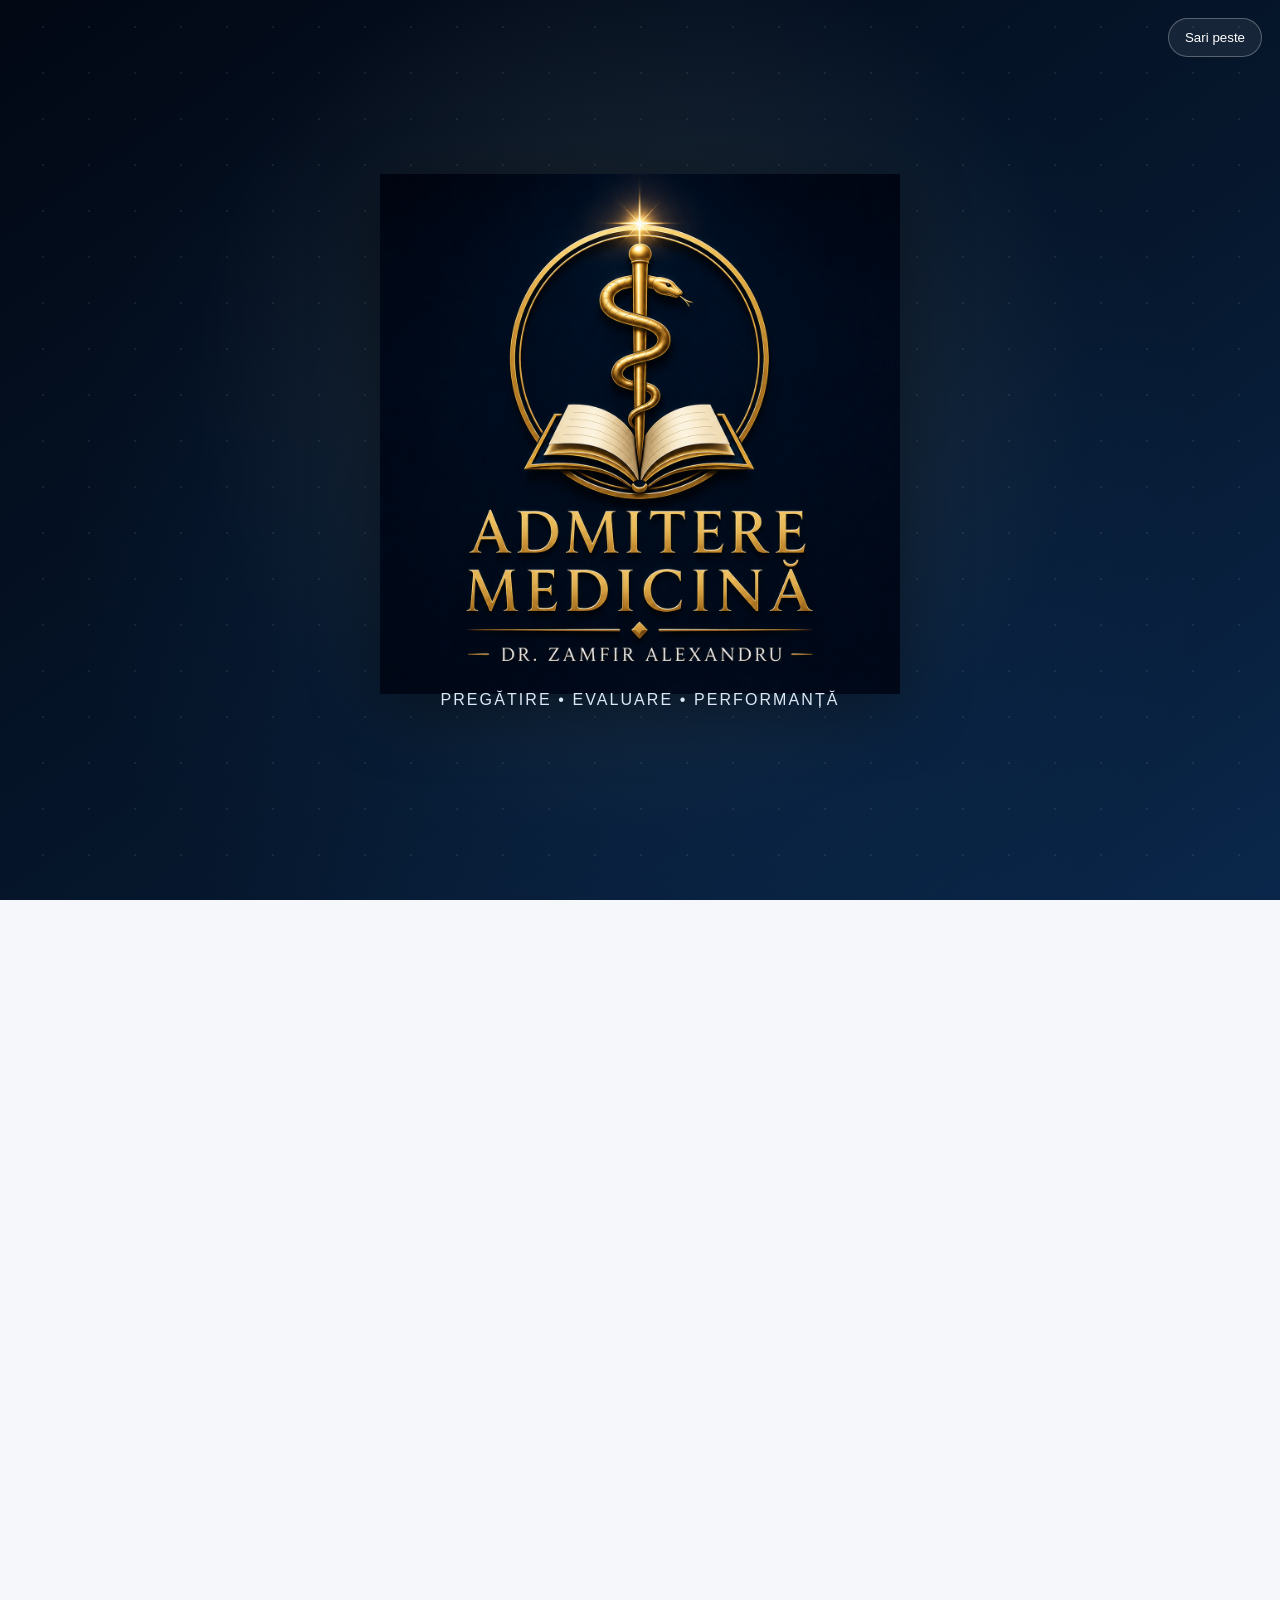
==== commit efb2a87f: "Sprint 1 - Intro branding" ====
--- a/index.html
+++ b/index.html
@@ -1,5 +1,6 @@
 <!DOCTYPE html>
 <html lang="ro">
+<link rel="stylesheet" href="intro-final.css">
 <head>
     <meta charset="UTF-8">
     <meta name="viewport" content="width=device-width, initial-scale=1.0">
@@ -30,7 +31,7 @@
     <main id="app" class="app-shell app-hidden">
         <header class="site-header">
             <div class="brand">
-                <img src="assets/logo.svg" alt="Logo" class="brand-logo">
+                <img src="logo-final.png" alt="Admitere Medicină – dr. Zamfir Alexandru" class="brand-logo">
                 <div>
                     <h1 id="titluTest">Simulare Admitere</h1>
                     <h2>Admitere Medicină – dr. Zamfir Alexandru</h2>
@@ -66,6 +67,6 @@
 
     <script src="barem.js"></script>
     <script src="app.js"></script>
-<script src="intro.js"></script>
+<script src="intro-final.js"></script>
 </body>
 </html>
--- a/intro-final.css
+++ b/intro-final.css
@@ -0,0 +1,119 @@
+
+#finalLogoIntro {
+  position: fixed;
+  inset: 0;
+  z-index: 999999;
+  display: grid;
+  place-items: center;
+  overflow: hidden;
+  background:
+    radial-gradient(circle at 50% 43%, rgba(214,177,95,.13), transparent 28rem),
+    radial-gradient(circle at 50% 58%, rgba(43,133,220,.10), transparent 36rem),
+    linear-gradient(145deg,#020814,#06172d 58%,#0a274b);
+  transition: opacity .9s ease, visibility .9s ease;
+}
+#finalLogoIntro.final-intro-hide {
+  opacity: 0;
+  visibility: hidden;
+  pointer-events: none;
+}
+#finalLogoIntro::before {
+  content: "";
+  position: absolute;
+  inset: -20%;
+  opacity: .11;
+  background-image:
+    radial-gradient(circle,rgba(255,255,255,.65) 0 1px,transparent 1.5px);
+  background-size: 46px 46px;
+  animation: finalStars 18s linear infinite;
+}
+.final-intro-stage {
+  position: relative;
+  z-index: 2;
+  width: min(94vw, 900px);
+  text-align: center;
+}
+.final-intro-svg {
+  width: min(82vw, 520px);
+  max-height: 62vh;
+  overflow: visible;
+}
+.final-draw {
+  stroke-dasharray: 1800;
+  stroke-dashoffset: 1800;
+}
+.final-circle { animation: finalDraw 1.1s ease .15s forwards; }
+.final-staff { animation: finalDraw .95s ease 1.0s forwards; }
+.final-snake { animation: finalDraw 1.35s ease 1.72s forwards; }
+.final-snake-head { animation: finalDraw .45s ease 2.75s forwards; }
+
+.final-book {
+  opacity: 0;
+  transform-origin: 400px 585px;
+  transform: scaleX(.18) translateY(24px);
+  animation: finalBook .9s cubic-bezier(.2,.8,.2,1) 2.95s forwards;
+}
+.final-spark {
+  opacity: 0;
+  transform-origin: 400px 95px;
+  animation: finalSpark .8s ease 3.72s forwards;
+}
+.final-logo-image {
+  position: absolute;
+  left: 50%;
+  top: 47%;
+  width: min(76vw, 520px);
+  max-height: 72vh;
+  object-fit: contain;
+  transform: translate(-50%,-50%) scale(.92);
+  opacity: 0;
+  filter: drop-shadow(0 16px 34px rgba(0,0,0,.4));
+  animation: finalImageIn .9s ease 4.05s forwards;
+}
+.final-intro-caption {
+  margin-top: -1.5rem;
+  color: #dce7f5;
+  letter-spacing: .13em;
+  text-transform: uppercase;
+  font-size: clamp(.78rem,1.8vw,1rem);
+  opacity: 0;
+  transform: translateY(12px);
+  animation: finalTextIn .65s ease 4.55s forwards;
+}
+#finalSkip {
+  position: absolute;
+  top: 18px;
+  right: 18px;
+  z-index: 5;
+  padding: .7rem 1rem;
+  border: 1px solid rgba(255,255,255,.28);
+  border-radius: 999px;
+  color: white;
+  background: rgba(255,255,255,.07);
+  cursor: pointer;
+}
+@keyframes finalDraw { to { stroke-dashoffset: 0; } }
+@keyframes finalBook {
+  to { opacity:1; transform:scaleX(1) translateY(0); }
+}
+@keyframes finalSpark {
+  0% { opacity:0; transform:scale(.35) rotate(-12deg); }
+  60% { opacity:1; transform:scale(1.2) rotate(4deg); }
+  100% { opacity:1; transform:scale(1) rotate(0); }
+}
+@keyframes finalImageIn {
+  to { opacity:1; transform:translate(-50%,-50%) scale(1); }
+}
+@keyframes finalTextIn {
+  to { opacity:1; transform:translateY(0); }
+}
+@keyframes finalStars {
+  to { transform:translate3d(46px,46px,0); }
+}
+@media (prefers-reduced-motion: reduce) {
+  #finalLogoIntro * {
+    animation-duration:.01ms !important;
+    animation-iteration-count:1 !important;
+    transition-duration:.01ms !important;
+  }
+}
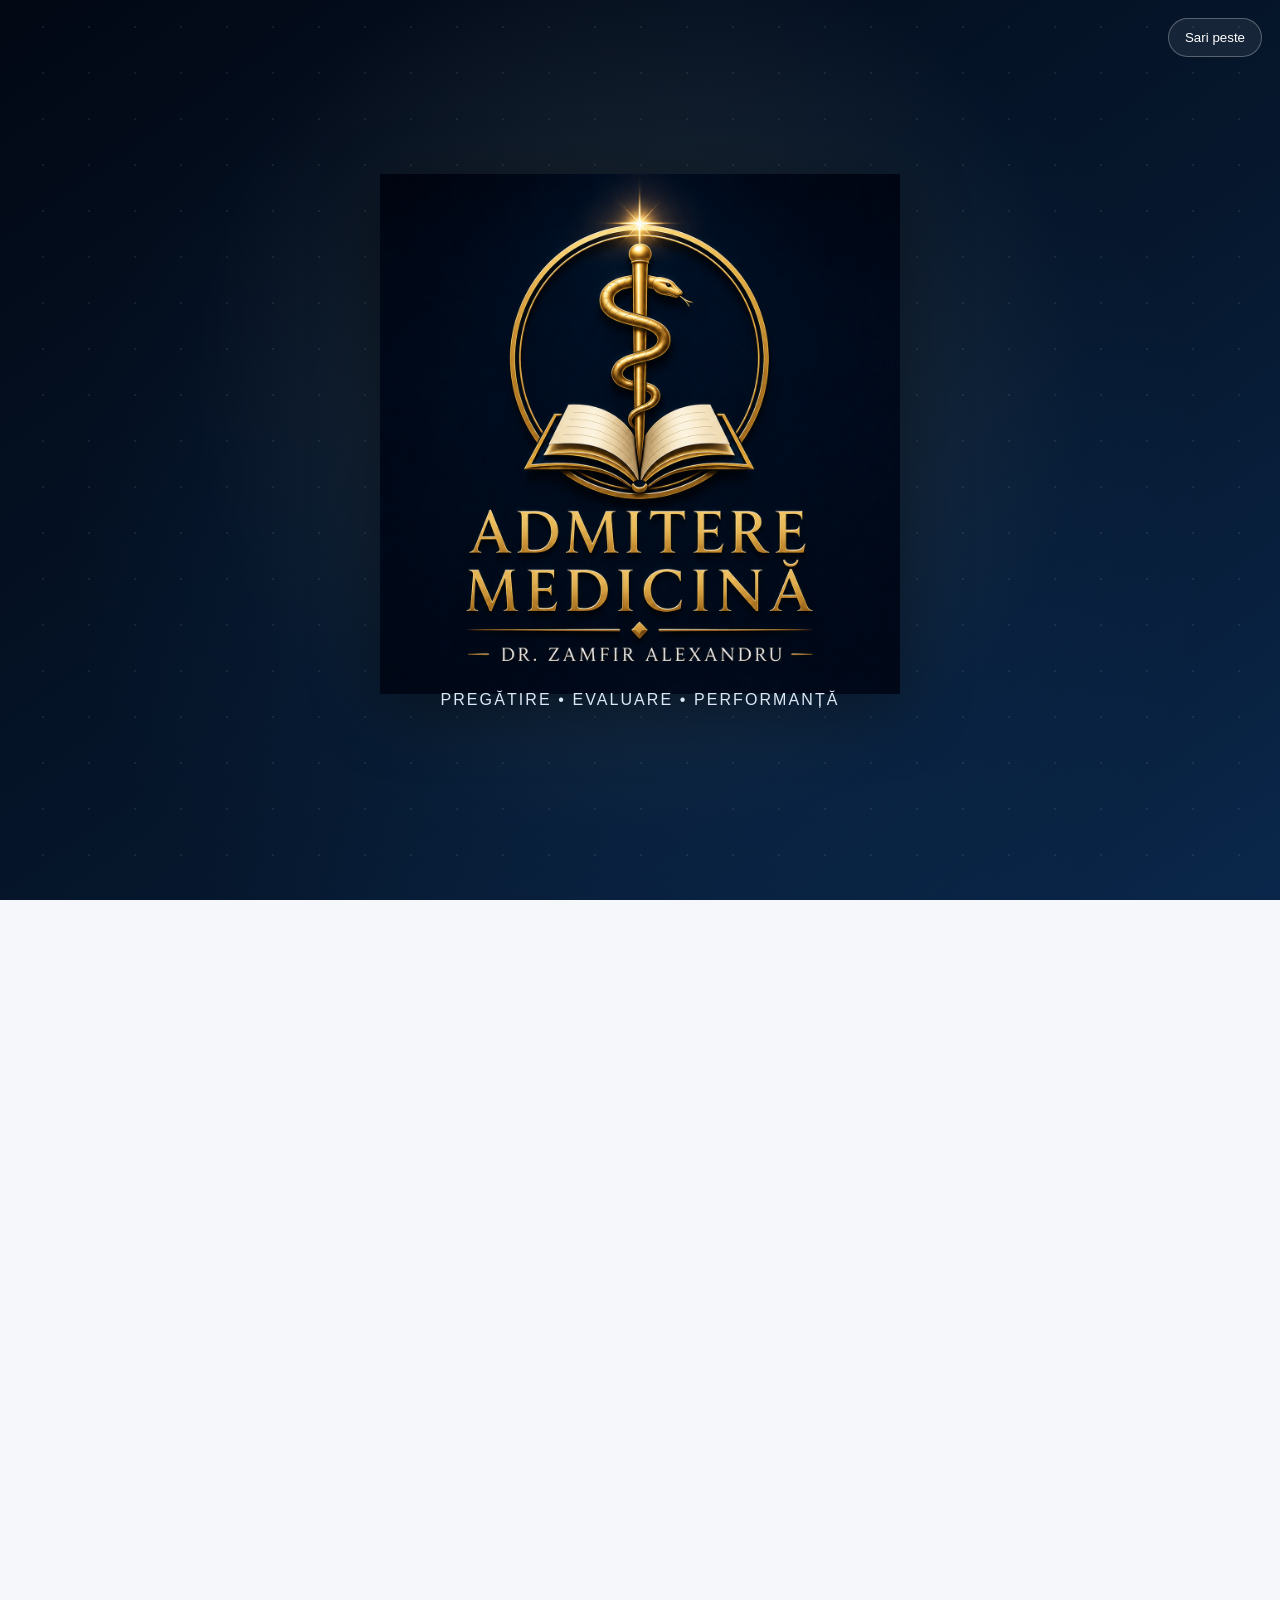
==== commit a477a603: "Actualizare teste biologie si salvare rezultate elevi" ====
--- a/index.html
+++ b/index.html
@@ -1,14 +1,17 @@
 <!DOCTYPE html>
 <html lang="ro">
-<link rel="stylesheet" href="intro-final.css">
+
 <head>
     <meta charset="UTF-8">
     <meta name="viewport" content="width=device-width, initial-scale=1.0">
     <meta name="theme-color" content="#071a33">
-    <title>Admitere Medicină – dr. Zamfir Alexandru</title>
+
+    <title>Admitere Medicină | dr. Zamfir Alexandru</title>
+
     <link rel="icon" type="image/svg+xml" href="assets/logo.svg">
+
     <link rel="stylesheet" href="style.css">
-<link rel="stylesheet" href="intro.css">
+    <link rel="stylesheet" href="intro-final.css">
 </head>
 <body>
 
@@ -41,6 +44,14 @@
         </header>
 
         <div class="container">
+            <section class="test-selector">
+    <label for="testSelect"><strong>Alege testul:</strong></label>
+
+    <select id="testSelect">
+        <option value="1">Testul 1</option>
+        <option value="2">Testul 2</option>
+    </select>
+</section>
             <section class="info-card">
                 <label for="nume">Nume și prenume</label>
                 <input type="text" id="nume" autocomplete="name" placeholder="Introduceți numele și prenumele">
